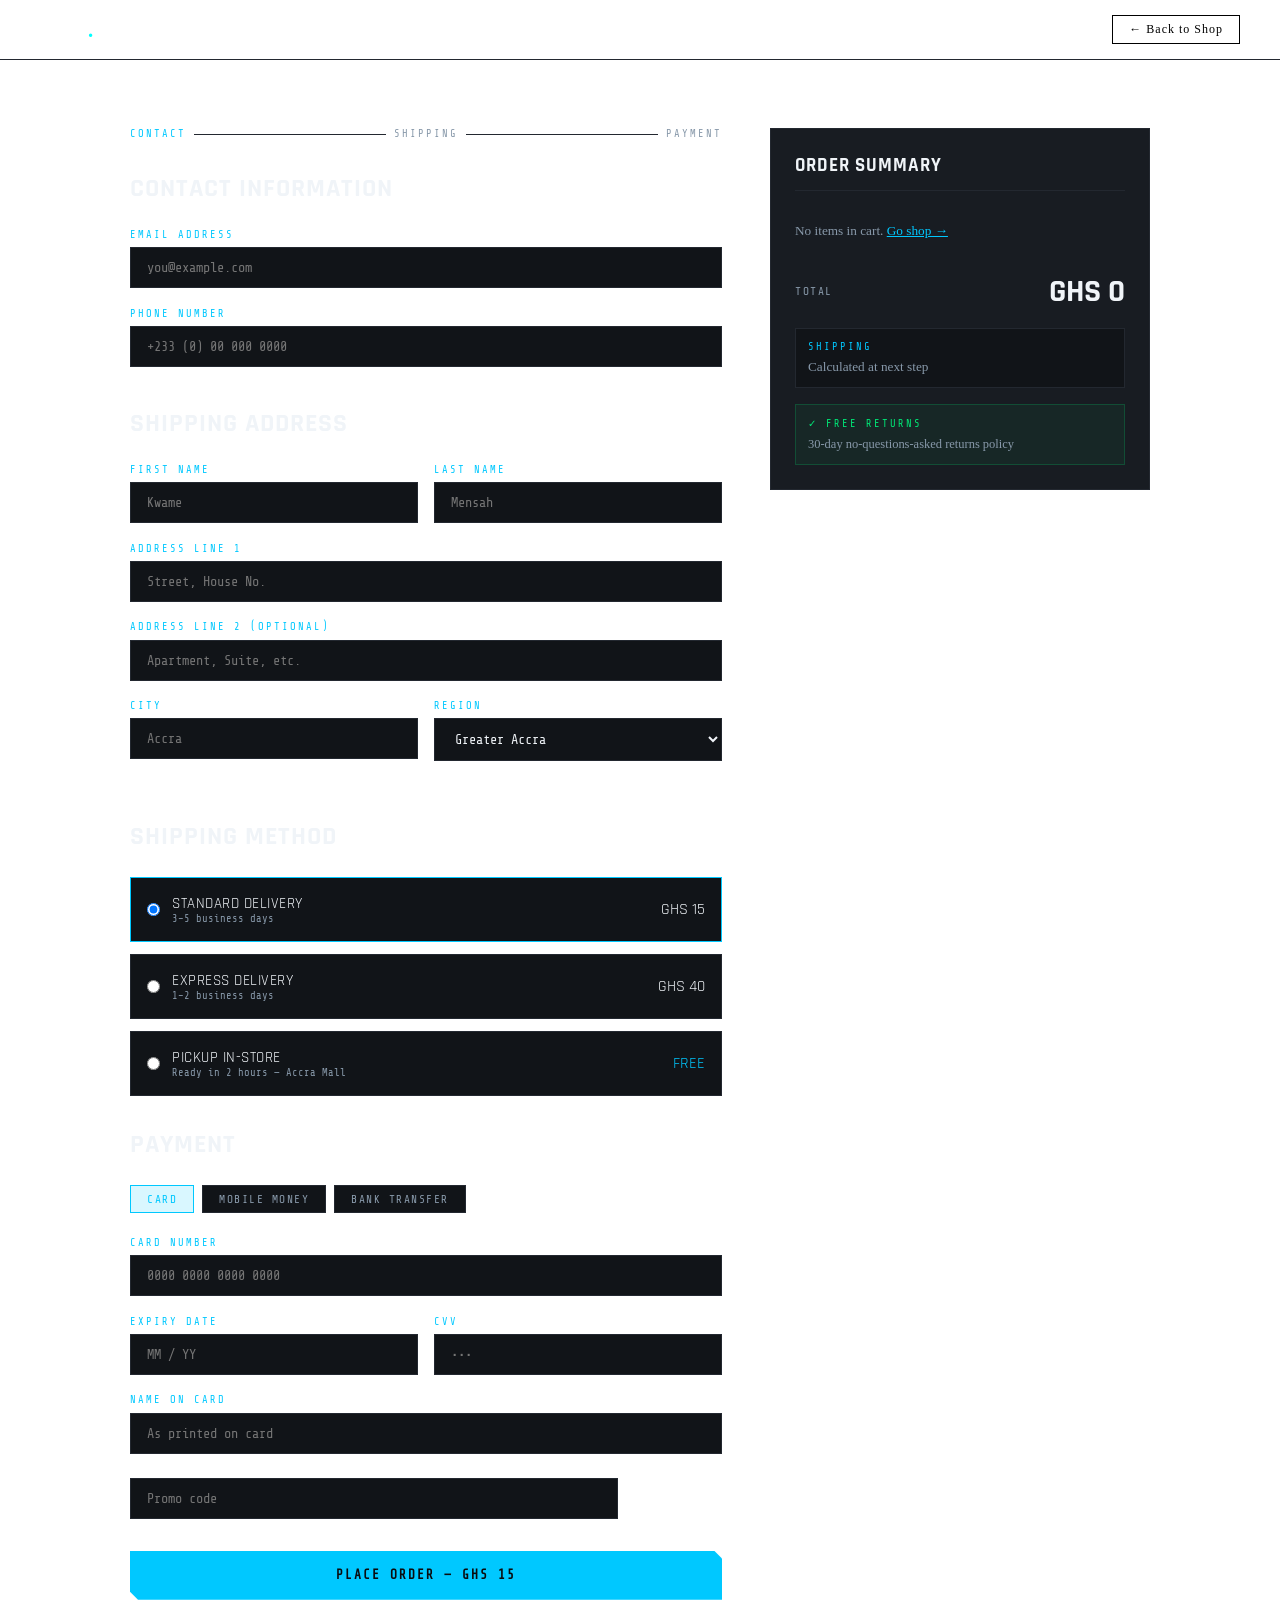
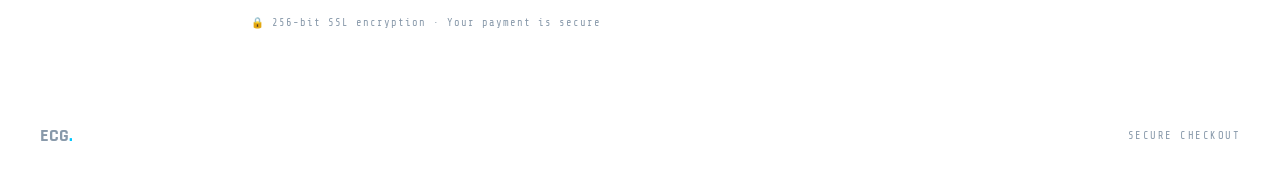
==== checkout.html @ 124e4f5e "Initial commit" ====
<!DOCTYPE html>
<html lang="en">
<head>
  <meta charset="UTF-8" />
  <meta name="viewport" content="width=device-width, initial-scale=1.0" />
  <title>Checkout — Electronics Components Guide</title>
  <link rel="stylesheet" href="styles.css" />
  <link rel="stylesheet" href="shop.css" />
</head>
<body>

<nav>
  <a href="index.html" class="nav-logo">ECG<span>.</span></a>
  <ul class="nav-links">
    <li><a href="index.html">Home</a></li>
    <li><a href="explore.html">Explore</a></li>
    <li><a href="shop.html">Shop</a></li>
  </ul>
  <a href="shop.html" class="nav-cart-btn">← Back to Shop</a>
</nav>

<div class="checkout-layout">

  <!-- ── LEFT: FORM ── -->
  <div class="checkout-form-section">

    <!-- Progress -->
    <div style="display:flex;align-items:center;gap:0.5rem;margin-bottom:2rem;">
      <span style="font-family:var(--font-mono);font-size:0.65rem;color:var(--cyan);text-transform:uppercase;letter-spacing:2px;">Contact</span>
      <div style="flex:1;height:1px;background:var(--border);"></div>
      <span style="font-family:var(--font-mono);font-size:0.65rem;color:var(--muted);text-transform:uppercase;letter-spacing:2px;">Shipping</span>
      <div style="flex:1;height:1px;background:var(--border);"></div>
      <span style="font-family:var(--font-mono);font-size:0.65rem;color:var(--muted);text-transform:uppercase;letter-spacing:2px;">Payment</span>
    </div>

    <!-- Contact -->
    <h2>Contact Information</h2>
    <div class="form-group">
      <label class="form-label">Email Address</label>
      <input type="email" class="form-input" placeholder="you@example.com" />
    </div>
    <div class="form-group">
      <label class="form-label">Phone Number</label>
      <input type="tel" class="form-input" placeholder="+233 (0) 00 000 0000" />
    </div>

    <!-- Shipping -->
    <h2 style="margin-top:2.5rem;">Shipping Address</h2>
    <div class="form-row">
      <div class="form-group">
        <label class="form-label">First Name</label>
        <input type="text" class="form-input" placeholder="Kwame" />
      </div>
      <div class="form-group">
        <label class="form-label">Last Name</label>
        <input type="text" class="form-input" placeholder="Mensah" />
      </div>
    </div>
    <div class="form-group">
      <label class="form-label">Address Line 1</label>
      <input type="text" class="form-input" placeholder="Street, House No." />
    </div>
    <div class="form-group">
      <label class="form-label">Address Line 2 (Optional)</label>
      <input type="text" class="form-input" placeholder="Apartment, Suite, etc." />
    </div>
    <div class="form-row">
      <div class="form-group">
        <label class="form-label">City</label>
        <input type="text" class="form-input" placeholder="Accra" />
      </div>
      <div class="form-group">
        <label class="form-label">Region</label>
        <select class="form-input" style="cursor:pointer;">
          <option>Greater Accra</option>
          <option>Ashanti</option>
          <option>Western</option>
          <option>Eastern</option>
          <option>Central</option>
          <option>Volta</option>
          <option>Northern</option>
          <option>Upper East</option>
          <option>Upper West</option>
          <option>Brong-Ahafo</option>
        </select>
      </div>
    </div>

    <!-- Shipping Method -->
    <h2 style="margin-top:2.5rem;">Shipping Method</h2>
    <div style="display:flex;flex-direction:column;gap:0.75rem;margin-bottom:2rem;">
      <label style="display:flex;align-items:center;justify-content:space-between;padding:1rem;background:var(--bg-card);border:1px solid var(--cyan);cursor:pointer;">
        <div style="display:flex;align-items:center;gap:0.75rem;">
          <input type="radio" name="shipping" checked />
          <div>
            <div style="font-family:var(--font-display);color:var(--white);font-size:0.95rem;text-transform:uppercase;letter-spacing:0.5px;">Standard Delivery</div>
            <div style="font-family:var(--font-mono);font-size:0.65rem;color:var(--muted);">3–5 business days</div>
          </div>
        </div>
        <span style="font-family:var(--font-display);color:var(--white);font-size:1rem;">GHS 15</span>
      </label>

      <label style="display:flex;align-items:center;justify-content:space-between;padding:1rem;background:var(--bg-card);border:1px solid var(--border);cursor:pointer;">
        <div style="display:flex;align-items:center;gap:0.75rem;">
          <input type="radio" name="shipping" />
          <div>
            <div style="font-family:var(--font-display);color:var(--white);font-size:0.95rem;text-transform:uppercase;letter-spacing:0.5px;">Express Delivery</div>
            <div style="font-family:var(--font-mono);font-size:0.65rem;color:var(--muted);">1–2 business days</div>
          </div>
        </div>
        <span style="font-family:var(--font-display);color:var(--white);font-size:1rem;">GHS 40</span>
      </label>

      <label style="display:flex;align-items:center;justify-content:space-between;padding:1rem;background:var(--bg-card);border:1px solid var(--border);cursor:pointer;">
        <div style="display:flex;align-items:center;gap:0.75rem;">
          <input type="radio" name="shipping" />
          <div>
            <div style="font-family:var(--font-display);color:var(--white);font-size:0.95rem;text-transform:uppercase;letter-spacing:0.5px;">Pickup In-Store</div>
            <div style="font-family:var(--font-mono);font-size:0.65rem;color:var(--muted);">Ready in 2 hours — Accra Mall</div>
          </div>
        </div>
        <span style="font-family:var(--font-display);color:var(--cyan);font-size:1rem;">FREE</span>
      </label>
    </div>

    <!-- Payment -->
    <h2>Payment</h2>
    <div style="display:flex;gap:0.5rem;flex-wrap:wrap;margin-bottom:1.5rem;">
      <button class="filter-chip active">Card</button>
      <button class="filter-chip">Mobile Money</button>
      <button class="filter-chip">Bank Transfer</button>
    </div>

    <div id="cardPayment">
      <div class="form-group">
        <label class="form-label">Card Number</label>
        <input type="text" class="form-input" placeholder="0000 0000 0000 0000" maxlength="19" id="cardNum" />
      </div>
      <div class="form-row">
        <div class="form-group">
          <label class="form-label">Expiry Date</label>
          <input type="text" class="form-input" placeholder="MM / YY" maxlength="7" />
        </div>
        <div class="form-group">
          <label class="form-label">CVV</label>
          <input type="text" class="form-input" placeholder="•••" maxlength="4" />
        </div>
      </div>
      <div class="form-group">
        <label class="form-label">Name on Card</label>
        <input type="text" class="form-input" placeholder="As printed on card" />
      </div>
    </div>

    <!-- Promo -->
    <div style="display:flex;gap:0.75rem;margin:1.5rem 0;">
      <input type="text" class="form-input" placeholder="Promo code" style="flex:1;" />
      <button class="btn-outline" style="padding:0.75rem 1.5rem;white-space:nowrap;">Apply</button>
    </div>

    <button class="checkout-btn" style="width:100%;padding:1.1rem;margin-top:0.5rem;" onclick="placeOrder()">
      Place Order — <span id="finalTotal">GHS 0</span>
    </button>

    <p style="font-family:var(--font-mono);font-size:0.65rem;color:var(--muted);text-align:center;margin-top:1rem;letter-spacing:1px;">
      🔒 256-bit SSL encryption · Your payment is secure
    </p>

  </div>

  <!-- ── RIGHT: ORDER SUMMARY ── -->
  <div class="order-summary">
    <h3>Order Summary</h3>
    <div id="orderLines"></div>
    <div class="order-total">
      <span>Total</span>
      <strong id="summaryTotal">GHS 0</strong>
    </div>
    <div style="margin-top:1rem;padding:0.75rem;background:var(--bg-card);border:1px solid var(--border);">
      <div style="font-family:var(--font-mono);font-size:0.65rem;color:var(--cyan);letter-spacing:2px;text-transform:uppercase;margin-bottom:0.4rem;">Shipping</div>
      <div style="font-size:0.83rem;color:var(--muted);">Calculated at next step</div>
    </div>
    <div style="margin-top:1rem;padding:0.75rem;background:rgba(0,230,118,0.05);border:1px solid rgba(0,230,118,0.2);">
      <div style="font-family:var(--font-mono);font-size:0.65rem;color:var(--success);letter-spacing:2px;text-transform:uppercase;margin-bottom:0.4rem;">✓ Free returns</div>
      <div style="font-size:0.78rem;color:var(--muted);">30-day no-questions-asked returns policy</div>
    </div>
  </div>

</div>

<!-- ── FOOTER ── -->
<footer>
  <div class="footer-logo">ECG<span>.</span></div>
  <div style="font-family:var(--font-mono);font-size:0.65rem;color:var(--muted);letter-spacing:1.5px;text-transform:uppercase;">
    Secure Checkout
  </div>
</footer>

<script>
  const cart = JSON.parse(localStorage.getItem('ecg-cart') || '[]');

  function renderOrder() {
    const lines = document.getElementById('orderLines');
    let subtotal = 0;

    if (cart.length === 0) {
      lines.innerHTML = '<p style="font-size:0.83rem;color:var(--muted);padding:0.5rem 0;">No items in cart. <a href="shop.html" style="color:var(--cyan);">Go shop →</a></p>';
    } else {
      lines.innerHTML = cart.map(item => {
        subtotal += item.price * item.qty;
        return `
          <div class="order-line">
            <span class="name">${item.name} × ${item.qty}</span>
            <span class="amount">GHS ${item.price * item.qty}</span>
          </div>`;
      }).join('');
    }

    document.getElementById('summaryTotal').textContent = `GHS ${subtotal}`;
    document.getElementById('finalTotal').textContent = `GHS ${subtotal + 15}`;
  }

  function placeOrder() {
    alert('✓ Order placed! Thank you for shopping with Electronics Components Guide.');
    localStorage.removeItem('ecg-cart');
    window.location.href = 'index.html';
  }

  // Card number formatting
  document.getElementById('cardNum')?.addEventListener('input', function() {
    this.value = this.value.replace(/\D/g, '').replace(/(\d{4})(?=\d)/g, '$1 ');
  });

  // Payment method tabs
  document.querySelectorAll('.filter-chip').forEach(btn => {
    btn.addEventListener('click', function() {
      document.querySelectorAll('.filter-chip').forEach(b => b.classList.remove('active'));
      this.classList.add('active');
    });
  });

  // Shipping radio border
  document.querySelectorAll('input[name="shipping"]').forEach(radio => {
    radio.addEventListener('change', function() {
      document.querySelectorAll('label[style*="border"]').forEach(l => {
        l.style.borderColor = 'var(--border)';
      });
      this.closest('label').style.borderColor = 'var(--cyan)';
    });
  });

  renderOrder();
</script>
</body>
</html>
---- styles.css ----
/* ELECTRONICS COMPONENTS GUIDE — MAIN STYLES
   ============================================ */

@import url('https://fonts.googleapis.com/css2?family=Rajdhani:wght@400;500;600;700&family=Share+Tech+Mono&family=DM+Sans:wght@300;400;500;600&display=swap');

/* ── CSS Variables ── */
:root {
  --bg-dark:      #0a0c0f;
  --bg-card:      #111418;
  --bg-surface:   #181c22;
  --border:       #232830;
  --border-glow:  #1e4a6e;
  --cyan:         #00c8ff;
  --cyan-dim:     #0099cc;
  --cyan-glow:    rgba(0, 200, 255, 0.15);
  --white:        #f0f4f8;
  --muted:        #8899aa;
  --text:         #ccd6e0;
  --danger:       #ff4d6d;
  --success:      #00e676;
  --font-display: 'Rajdhani', sans-serif;
  --font-mono:    'Share Tech Mono', monospace;
  --font-body:    'DM Sans', sans-serif;
}

*, *::before, *::after { box-sizing: border-box; margin: 0; padding: 0; }

html { scroll-behavior: smooth; }

/*body {
  font-family: var(--font-body);
  background: var(--bg-dark);
  color: var(--text);
  line-height: 1.6;
  overflow-x: hidden;
}*/

/* ── Scrollbar ── */
::-webkit-scrollbar { width: 4px; }
::-webkit-scrollbar-track { background: var(--bg-dark); }
::-webkit-scrollbar-thumb { background: var(--border-glow); border-radius: 2px; }

/* ── NAVIGATION ── */
nav {
  position: fixed;
  top: 0; left: 0; right: 0;
  z-index: 100;
  display: flex;
  align-items: center;
  justify-content: space-between;
  padding: 0 2.5rem;
  height: 60px;
  background:transparent;
  backdrop-filter: blur(12px);
  border-bottom: 1px solid var(--border);
}

.nav-logo {
  font-size: 1.3rem;
  font-weight: 700;
  color: white;
  text-decoration: none;
  letter-spacing: 1px;
}

.nav-logo span { color:cyan; }

.nav-links {
  display: flex;
  gap: 2rem;
  list-style: none;
}

.nav-links a {
  font-size: 0.78rem;
  color: white;
  text-decoration: none;
  letter-spacing: 1.5px;
  transition: color 0.2s;
  position: relative;
}

.nav-links a::after {
  content: '';
  position: absolute;
  bottom: -4px; left: 0;
  width: 0; height: 1px;
  background: transparent;
  transition: width 0.25s;
}

.nav-links a:hover,
.nav-links a.active { color: var(--cyan); }
.nav-links a:hover::after,
.nav-links a.active::after { width: 100%; }

.nav-cart-btn {
  display: flex;
  align-items: center;
  gap: 0.5rem;
  background: transparent;
  border:1px solid black;
  color: black;
  font-size: 0.75rem;
  padding: 0.4rem 1rem;
  cursor: pointer;
  text-decoration: none;
  transition: all 0.2s;
  letter-spacing: 1px;
}

.nav-cart-btn:hover {
  background: var(--cyan-glow);
  border-color: var(--cyan);
}

.cart-count {
  background: white;
  color: black;
  font-size: 0.65rem;
  font-weight: 700;
  width: 18px; height: 18px;
  border-radius: 50%;
  display: flex;
  align-items: center;
  justify-content: center;
}

/* ── HERO ── */
.hero {
  position: relative;
  min-height: 100vh;
  display: flex;
  align-items: center;
  overflow: hidden;
}

.hero-bg {
  position: absolute;
  inset: 0;
  background: url('file:///C:/Users/HP%20ELITEBOOK/Downloads/harrison-broadbent-afZVP8xbbw0-unsplash.jpg') center/cover no-repeat;
  filter: brightness(0.7) saturate(0.8);
}

.hero-bg::after {
  content: '';
  position: absolute;
  inset: 0;
}

/* Scanline overlay */
.hero::before {
  content: '';
  position: absolute;
  inset: 0;
  pointer-events: none;
  z-index: 1;
}

.hero-content {
  position: relative;
  z-index: 2;
  max-width: 680px;
  padding: 8rem 2.5rem 4rem;
}

.hero-tag {
  font-size: 0.9rem;
  font-style: Poppins, sans-serif;
  color: white;
  letter-spacing: 3px;
  margin-bottom: 1.2rem;
  display: flex;
  align-items: center;
  gap: 0.5rem;
}

.hero-tag::before {
  content: '';
  width: 24px; height: 1px;
  background: var(--cyan);
}

.hero h1 {
  font-size: clamp(2.8rem, 6vw, 5rem);
  font-weight: 700;
  line-height: 1.1;
  color: rgba(80, 106, 226, 0.719);
  margin-bottom: 0.2rem;
}

.hero h1 span { color: white; }

.hero p {
  font-size: 1rem;
  color: white;
  max-width: 480px;
  margin: 1.2rem 0 2.2rem;
  line-height: 1.7;
}

.btn-primary {
  font-style: Roboto Mono, monospace;
  font-size: 0.8rem;
  letter-spacing: 2px;
  background: white;
  color:black;
  border: none;
  padding: 0.9rem 2.2rem;
  border-radius: 20px;
  cursor: pointer;
  text-decoration: none;
  display: inline-block;
  font-weight: 700;
  transition: all 0.2s;
}

.btn-primary:hover {
  background: #0c1314;
  color: white;
  box-shadow: 0 0 30px rgba(0,200,255,0.4);
  transform: translateY(-1px);
}

.btn-outline {
  font-size: 0.8rem;
  letter-spacing: 2px;
  background: transparent;
  border-radius: 20px;
  color: white;
  border: 1px solid white;
  padding: 0.85rem 2.2rem;
  cursor: pointer;
  text-decoration: none;
  display: inline-block;
  transition: all 0.2s;
}

.btn-outline:hover {
  background:black;
  border: #0a0c0f;
}

.btn-outline-cta {
  margin-top: 1.5rem;
  display: inline-block;
}

.button-group {
  display: flex;
  gap: 2rem;
  flex-wrap: wrap;
}

.section-cta {
  text-align: center;
  margin-top: 3rem;
}

/* ── SECTION BASICS ── */
section { padding: 5rem 2.5rem; }

.section-header {
  margin-bottom: 3rem;
  text-align: center;
}

.section-label {
  font-family: var(--font-mono);
  font-size: 0.7rem;
  color: var(--cyan);
  letter-spacing: 3px;
  text-transform: uppercase;
  margin-bottom: 0.6rem;
  display: flex;
  justify-content: center;
}

.section-header h2 {
  font-size: clamp(1.8rem, 3vw, 2.8rem);
  font-weight: 700;
  color: var(--white);
}

/* ── WHAT ARE ELECTRONICS SECTION ── */
.what-section {
  display: grid;
  color: white;
  grid-template-columns: 1fr 1fr;
  gap: 4rem;
  align-items: center;
  position: relative;
  overflow: hidden;
}

.what-section::before {
  content: '';
  position: absolute;
  inset: 0;
  background: url('file:///C:/Users/HP%20ELITEBOOK/Downloads/harrison-broadbent-afZVP8xbbw0-unsplash.jpg') center/cover no-repeat;
  background-size: cover;
  filter: blur(25px);
  transform: scale(1.25);
  z-index: -2;
}

.what-section::after {
  content: '';
  position: absolute;
  inset: 0;
  z-index: -1;
}

.what-image {
  position: relative;
  aspect-ratio: 4/3;
  overflow: hidden;
}

.what-image img {
  width: 100%; height: 100%;
  object-fit: cover;
  filter: brightness(0.75) saturate(0.7);
}

.what-image::before {
  content: '';
  position: absolute;
  inset: 0;
  border: 1px solid var(--border-glow);
  z-index: 1;
}

.what-text h3 {
  font-family: var(--font-display);
  font-size: 1.8rem;
  color: var(--white);
  margin-bottom: 1rem;
}

.what-text p { color: white; line-height: 1.8; margin-bottom: 1rem; }

.carousel-controls {
  display: flex;
  gap: 0.5rem;
  margin-top: 1.5rem;
}

.carousel-btn {
  width: 36px; height: 36px;
  background: var(--bg-card);
  border: 1px solid var(--border);
  color: var(--muted);
  cursor: pointer;
  display: flex;
  align-items: center;
  justify-content: center;
  transition: all 0.2s;
  font-size: 0.9rem;
}

.carousel-btn:hover {
  border-color: var(--cyan);
  color: var(--cyan);
}

/* ── WHY STUDY SECTION ── */
.why-section {
  text-align: center;
  position: relative;
  overflow: hidden;
}

.why-section::before {
  content: '';
  position: absolute;
  inset: 0;
  background: url('file:///C:/Users/HP%20ELITEBOOK/Downloads/harrison-broadbent-afZVP8xbbw0-unsplash.jpg') center/cover no-repeat;
  background-size: cover;
  filter: blur(25px);
  transform: scale(1.25);
  z-index: -2;
}

.why-grid {
  display: grid;
  grid-template-columns: repeat(4, 1fr);
  gap: 1.5rem;
  margin-top: 3rem;
}

.why-card {
  background: rgba(255, 255, 255, 0.08);
  border: 1px solid rgba(255, 255, 255, 0.25);
  border-radius: 20px;
  backdrop-filter: blur(14px);
  -webkit-backdrop-filter: blur(14px);
  box-shadow: 0 10px 28px rgba(0, 0, 0, 0.28);
  padding: 2rem 1.5rem;
  text-align: left;
  position: relative;
  overflow: hidden;
  transition: transform 0.2s ease, border-color 0.25s ease, box-shadow 0.25s ease;
}

.why-card::before {
  content: '';
  position: absolute;
  top: 0; left: 0;
  width: 3px; height: 0;
  background: var(--cyan);
  transition: height 0.3s;
}

.why-card:hover { color:black; }
.why-card:hover::before { height: 100%; }

.why-num {
  font-size: 3rem;
  font-weight: 900;
  font-style: oblique  15deg Poppins, sans-serif;
  color:white;
  line-height: 1;
  margin-bottom: 0.75rem;
}

.why-card h4 {
  font-size: 1rem;
  color:white;
  margin-bottom: 0.5rem;
  text-transform: uppercase;
  letter-spacing: 1px;
}

.why-card p { font-size: 0.85rem; color: white; align-items: center; font-style: Poppins, sans-serif; }

/* ── COMPONENT THUMBNAIL STRIP ── */
.component-strip {
  display: flex;
  gap: 0.5rem;
  padding: 1.5rem 2.5rem;
  background: transparent;
  overflow-x: auto;
  align-items: center;
}

.component-thumb {
  flex: 0 0 64px;
  height: 64px;
  background:transparent ;
  display: flex;
  align-items: center;
  justify-content: center;
  cursor: pointer;
  transition: all 0.2s;
}

.component-thumb:hover {
  border-color: var(--cyan);
  box-shadow: inset 0 0 12px var(--cyan-glow);
}

.component-thumb img {
  width: 40px; height: 40px;
  object-fit: contain;
  filter: brightness(0.8) saturate(0.5);
}

/* ── BOTTOM NAV ── */
.bottom-nav {
  display: none;
  position: fixed;
  bottom: 0; left: 0; right: 0;
  background: rgba(10, 12, 15, 0.97);
  border-top: 1px solid var(--border);
  padding: 0.75rem 2rem;
  z-index: 100;
}

.bottom-nav-inner {
  display: flex;
  justify-content: space-around;
}

.bottom-nav-link {
  display: flex;
  flex-direction: column;
  align-items: center;
  gap: 0.2rem;
  text-decoration: none;
  color: var(--muted);
  font-family: var(--font-mono);
  font-size: 0.6rem;
  text-transform: uppercase;
  letter-spacing: 1px;
  transition: color 0.2s;
}

.bottom-nav-link.active,
.bottom-nav-link:hover { color: var(--cyan); }

/* ── FOOTER ── */
footer {
  background: white;
  padding: 2rem 2.5rem;
  display: flex;
  align-items: center;
  justify-content: space-between;
}

.footer-logo {
  font-family: var(--font-display);
  font-size: 1.1rem;
  font-weight: 700;
  color: var(--muted);
}

.footer-logo span { color: var(--cyan); }

.social-links {
  display: flex;
  gap: 1rem;
}

.social-links a {
  width: 32px; height: 32px;
  border: 1px solid var(--border);
  display: flex; align-items: center; justify-content: center;
  text-decoration: none;
  color: var(--muted);
  font-size: 0.8rem;
  transition: all 0.2s;
}

.social-links a:hover {
  border-color: var(--cyan);
  color: var(--cyan);
}

/* ── EXPLORE / COMPONENTS PAGE ── */
.explore-hero {
  padding: 8rem 2.5rem 3rem;
  background: var(--bg-surface);
  border-bottom: 1px solid var(--border);
}

.explore-hero h1 {
  font-family: var(--font-display);
  font-size: clamp(2rem, 4vw, 3.5rem);
  font-weight: 700;
  color: var(--white);
}

.explore-hero h1 span { color: var(--cyan); }

.filter-bar {
  display: flex;
  gap: 0.75rem;
  flex-wrap: wrap;
  margin-top: 1.5rem;
}

.filter-chip {
  font-family: var(--font-mono);
  font-size: 0.7rem;
  letter-spacing: 1.5px;
  text-transform: uppercase;
  padding: 0.4rem 1rem;
  background: var(--bg-card);
  border: 1px solid var(--border);
  color: var(--muted);
  cursor: pointer;
  transition: all 0.2s;
}

.filter-chip:hover,
.filter-chip.active {
  border-color: var(--cyan);
  color: var(--cyan);
  background: var(--cyan-glow);
}

/* ── COMPONENT CARDS ── */
.components-grid {
  display: flex;
  flex-direction: column;
  gap: 0;
}

.component-card {
  display: grid;
  grid-template-columns: 160px 1fr auto;
  align-items: start;
  gap: 2rem;
  padding: 2rem 2.5rem;
  border-bottom: 1px solid var(--border);
  background: var(--bg-dark);
  transition: background 0.2s;
}

.component-card:hover { background: var(--bg-card); }

.component-card-img {
  position: relative;
  aspect-ratio: 4/3;
  background: var(--bg-surface);
  display: flex;
  align-items: center;
  justify-content: center;
  border: 1px solid var(--border);
  overflow: hidden;
}

.component-card-img img {
  width: 80%; height: 80%;
  object-fit: contain;
  filter: brightness(0.85) saturate(0.5);
}

.component-card-img::after {
  content: '';
  position: absolute;
  inset: 0;
  border: 1px solid transparent;
  transition: border-color 0.2s;
}

.component-card:hover .component-card-img::after {
  border-color: var(--border-glow);
}

.component-card-body h3 {
  font-family: var(--font-display);
  font-size: 1.4rem;
  font-weight: 700;
  color: var(--white);
  margin-bottom: 0.3rem;
  text-transform: uppercase;
  letter-spacing: 1px;
}

.component-card-body .desc {
  font-size: 0.9rem;
  color: var(--muted);
  line-height: 1.7;
  margin-bottom: 1rem;
  max-width: 560px;
}

.component-card-body .uses,
.component-card-body .projects {
  margin-bottom: 0.75rem;
}

.component-card-body h5 {
  font-family: var(--font-mono);
  font-size: 0.65rem;
  color: var(--cyan);
  text-transform: uppercase;
  letter-spacing: 2px;
  margin-bottom: 0.3rem;
}

.component-card-body ul {
  list-style: none;
  display: flex;
  flex-wrap: wrap;
  gap: 0.4rem;
}

.component-card-body ul li {
  font-size: 0.78rem;
  color: var(--muted);
  background: var(--bg-surface);
  border: 1px solid var(--border);
  padding: 0.2rem 0.6rem;
}

.learn-more-btn {
  font-family: var(--font-mono);
  font-size: 0.7rem;
  letter-spacing: 1.5px;
  text-transform: uppercase;
  color: var(--cyan);
  border: 1px solid var(--border-glow);
  background: transparent;
  padding: 0.5rem 1.2rem;
  cursor: pointer;
  text-decoration: none;
  display: inline-block;
  white-space: nowrap;
  transition: all 0.2s;
  align-self: flex-start;
  margin-top: 0.5rem;
}

.learn-more-btn:hover {
  background: var(--cyan-glow);
  border-color: var(--cyan);
}

/* ── UTILITY ── */
.container { max-width: 1200px; margin: 0 auto; }
.text-cyan { color: var(--cyan); }
.text-muted { color: var(--muted); }

/* ── RESPONSIVE ── */
@media (max-width: 900px) {
  .what-section { grid-template-columns: 1fr; }
  .why-grid { grid-template-columns: 1fr 1fr; }
  .component-card { grid-template-columns: 120px 1fr; }
  .component-card > .learn-more-btn { grid-column: 1 / -1; }
}

@media (max-width: 600px) {
  nav { padding: 0 1.2rem; }
  section { padding: 3.5rem 1.2rem; }
  .why-grid { grid-template-columns: 1fr; }
  .nav-links { display: none; }
  .bottom-nav { display: block; }
  body { padding-bottom: 60px; }
  .component-card { grid-template-columns: 1fr; }
}
---- shop.css ----
/* ELECTRONICS COMPONENTS GUIDE — SHOP STYLES
   ============================================ */

/* ── SHOP HERO ── */
.shop-hero {
  padding: 8rem 2.5rem 3rem;
  background: var(--bg-surface);
  border-bottom: 1px solid var(--border);
  position: relative;
  overflow: hidden;
}

.shop-hero::before {
  content: 'SHOP';
  position: absolute;
  right: -1rem;
  top: 50%;
  transform: translateY(-50%);
  font-family: var(--font-display);
  font-size: 12rem;
  font-weight: 700;
  color: rgba(255,255,255,0.02);
  user-select: none;
  pointer-events: none;
  line-height: 1;
}

.shop-hero h1 {
  font-family: var(--font-display);
  font-size: clamp(2rem, 4vw, 3.5rem);
  font-weight: 700;
  color: var(--white);
  line-height: 1.1;
}

.shop-hero h1 span { color: var(--cyan); }

.shop-hero p {
  color: var(--muted);
  font-size: 0.95rem;
  margin-top: 0.75rem;
  max-width: 480px;
}

/* ── SHOP LAYOUT ── */
.shop-layout {
  display: grid;
  grid-template-columns: 260px 1fr;
  gap: 0;
  min-height: 70vh;
}

/* ── SIDEBAR ── */
.shop-sidebar {
  background: var(--bg-surface);
  border-right: 1px solid var(--border);
  padding: 2rem 1.5rem;
  position: sticky;
  top: 60px;
  height: calc(100vh - 60px);
  overflow-y: auto;
}

.sidebar-section {
  margin-bottom: 2.5rem;
}

.sidebar-title {
  font-family: var(--font-mono);
  font-size: 0.65rem;
  color: var(--cyan);
  text-transform: uppercase;
  letter-spacing: 2.5px;
  margin-bottom: 1rem;
  padding-bottom: 0.5rem;
  border-bottom: 1px solid var(--border);
  display: flex;
  align-items: center;
  gap: 0.4rem;
}

.sidebar-title::before {
  content: '//';
  opacity: 0.5;
}

/* Search input */
.search-input {
  width: 100%;
  background: var(--bg-card);
  border: 1px solid var(--border);
  color: var(--white);
  font-family: var(--font-mono);
  font-size: 0.8rem;
  padding: 0.6rem 0.8rem;
  outline: none;
  transition: border-color 0.2s;
  letter-spacing: 0.5px;
}

.search-input::placeholder { color: var(--muted); }

.search-input:focus {
  border-color: var(--cyan);
  box-shadow: 0 0 0 2px var(--cyan-glow);
}

/* Category list */
.category-list {
  list-style: none;
  display: flex;
  flex-direction: column;
  gap: 0.1rem;
}

.category-list li a {
  display: flex;
  align-items: center;
  justify-content: space-between;
  padding: 0.5rem 0.75rem;
  color: var(--muted);
  text-decoration: none;
  font-size: 0.85rem;
  transition: all 0.2s;
  border-left: 2px solid transparent;
}

.category-list li a:hover,
.category-list li a.active {
  color: var(--white);
  background: var(--bg-card);
  border-left-color: var(--cyan);
}

.category-list li a .count {
  font-family: var(--font-mono);
  font-size: 0.65rem;
  color: var(--muted);
  background: var(--bg-dark);
  padding: 0.1rem 0.4rem;
}

/* Price range */
.price-range-wrap {
  padding: 0.5rem 0;
}

.price-labels {
  display: flex;
  justify-content: space-between;
  font-family: var(--font-mono);
  font-size: 0.72rem;
  color: var(--muted);
  margin-bottom: 0.75rem;
}

.price-labels span { color: var(--white); }

input[type="range"] {
  width: 100%;
  height: 2px;
  background: var(--border);
  outline: none;
}

input[type="range"]::-webkit-slider-thumb {
  -webkit-appearance: none;
  width: 14px; height: 14px;
  background: var(--cyan);
  cursor: pointer;
  clip-path: polygon(50% 0%, 100% 50%, 50% 100%, 0% 50%);
}

/* Checkboxes */
.checkbox-list {
  display: flex;
  flex-direction: column;
  gap: 0.5rem;
}

.checkbox-item {
  display: flex;
  align-items: center;
  gap: 0.6rem;
  cursor: pointer;
}

.checkbox-item input[type="checkbox"]:checkbox {
  width: 14px; height: 14px;
  background: var(--bg-card);
  border: 1px solid var(--border);
  cursor: pointer;
  position: relative;
  transition: all 0.15s;
}

.checkbox-item input[type="checkbox"]:checked {
  background: var(--cyan);
  border-color: var(--cyan);
}

.checkbox-item input[type="checkbox"]:checked::after {
  content: '✓';
  position: absolute;
  top: 50%; left: 50%;
  transform: translate(-50%, -50%);
  color: var(--bg-dark);
  font-size: 0.65rem;
  font-weight: 700;
}

.checkbox-item label {
  font-size: 0.83rem;
  color: var(--muted);
  cursor: pointer;
  transition: color 0.2s;
}

.checkbox-item:hover label { color: var(--white); }

/* Rating stars filter */
.rating-filter {
  display: flex;
  flex-direction: column;
  gap: 0.4rem;
}

.rating-row {
  display: flex;
  align-items: center;
  gap: 0.5rem;
  cursor: pointer;
  padding: 0.3rem 0;
}

.stars {
  display: flex;
  gap: 2px;
  font-size: 0.75rem;
  color: #ffb700;
}

.rating-row span {
  font-family: var(--font-mono);
  font-size: 0.7rem;
  color: var(--muted);
}

/* ── SHOP MAIN ── */
.shop-main { background: var(--bg-dark); }

/* Toolbar */
.shop-toolbar {
  display: flex;
  align-items: center;
  justify-content: space-between;
  padding: 1.2rem 2rem;
  border-bottom: 1px solid var(--border);
  background: var(--bg-surface);
  gap: 1rem;
  flex-wrap: wrap;
}

.results-count {
  font-family: var(--font-mono);
  font-size: 0.75rem;
  color: var(--muted);
}

.results-count strong { color: var(--cyan); }

.toolbar-right {
  display: flex;
  align-items: center;
  gap: 1rem;
}

.sort-select {
  background: var(--bg-card);
  border: 1px solid var(--border);
  color: var(--text);
  font-family: var(--font-mono);
  font-size: 0.75rem;
  padding: 0.45rem 0.8rem;
  outline: none;
  cursor: pointer;
  appearance: none;
  padding-right: 2rem;
  background-image: url("data:image/svg+xml,%3Csvg xmlns='http://www.w3.org/2000/svg' width='10' height='6'%3E%3Cpath d='M0 0l5 6 5-6z' fill='%238899aa'/%3E%3C/svg%3E");
  background-repeat: no-repeat;
  background-position: right 0.6rem center;
}

.view-toggle {
  display: flex;
  border: 1px solid var(--border);
  overflow: hidden;
}

.view-btn {
  width: 34px; height: 34px;
  background: var(--bg-card);
  border: none;
  color: var(--muted);
  cursor: pointer;
  display: flex;
  align-items: center;
  justify-content: center;
  font-size: 0.85rem;
  transition: all 0.15s;
}

.view-btn.active,
.view-btn:hover {
  background: var(--cyan-glow);
  color: var(--cyan);
}

/* ── PRODUCT GRID ── */
.products-area { padding: 2rem; }

.products-grid {
  display: grid;
  grid-template-columns: repeat(auto-fill, minmax(240px, 1fr));
  gap: 1.25rem;
}

.products-grid.list-view {
  grid-template-columns: 1fr;
}

/* Product Card */
.product-card {
  background: var(--bg-card);
  border: 1px solid var(--border);
  display: flex;
  flex-direction: column;
  position: relative;
  transition: all 0.25s;
  overflow: hidden;
  cursor: pointer;
}

.product-card:hover {
  border-color: var(--border-glow);
  transform: translateY(-3px);
  box-shadow: 0 12px 40px rgba(0, 0, 0, 0.4), 0 0 0 1px var(--border-glow);
}

/* Corner accent */
.product-card::after {
  content: '';
  position: absolute;
  top: 0; right: 0;
  width: 0; height: 0;
  border-style: solid;
  border-width: 0 28px 28px 0;
  border-color: transparent var(--border-glow) transparent transparent;
  transition: border-color 0.2s;
}

.product-card:hover::after {
  border-color: transparent var(--cyan) transparent transparent;
}

/* Badge */
.product-badge {
  position: absolute;
  top: 0.75rem;
  left: 0.75rem;
  font-family: var(--font-mono);
  font-size: 0.6rem;
  letter-spacing: 1.5px;
  text-transform: uppercase;
  padding: 0.2rem 0.5rem;
  z-index: 2;
}

.badge-new { background: var(--cyan); color: var(--bg-dark); }
.badge-sale { background: var(--danger); color: white; }
.badge-hot { background: #ff6b00; color: white; }

/* Wishlist btn */
.wishlist-btn {
  position: absolute;
  top: 0.75rem; right: 0.75rem;
  width: 30px; height: 30px;
  background: rgba(10, 12, 15, 0.8);
  border: 1px solid var(--border);
  display: flex; align-items: center; justify-content: center;
  cursor: pointer;
  font-size: 0.85rem;
  color: var(--muted);
  transition: all 0.2s;
  z-index: 2;
  opacity: 0;
}

.product-card:hover .wishlist-btn { opacity: 1; }
.wishlist-btn:hover { color: var(--danger); border-color: var(--danger); }
.wishlist-btn.active { color: var(--danger); opacity: 1; }

/* Product image */
.product-img {
  position: relative;
  aspect-ratio: 1;
  background: var(--bg-surface);
  display: flex;
  align-items: center;
  justify-content: center;
  padding: 1.5rem;
  overflow: hidden;
}

.product-img img {
  width: 75%; height: 75%;
  object-fit: contain;
  filter: brightness(0.9) saturate(0.6);
  transition: transform 0.3s, filter 0.3s;
}

.product-card:hover .product-img img {
  transform: scale(1.08);
  filter: brightness(1) saturate(0.9);
}

/* Quick add overlay */
.quick-add {
  position: absolute;
  bottom: 0; left: 0; right: 0;
  background: rgba(0, 200, 255, 0.95);
  padding: 0.65rem;
  text-align: center;
  font-family: var(--font-mono);
  font-size: 0.7rem;
  font-weight: 700;
  letter-spacing: 2px;
  text-transform: uppercase;
  color: var(--bg-dark);
  transform: translateY(100%);
  transition: transform 0.2s;
}

.product-card:hover .quick-add { transform: translateY(0); }

/* Product info */
.product-info {
  padding: 1rem 1.2rem 1.2rem;
  display: flex;
  flex-direction: column;
  gap: 0.4rem;
  flex: 1;
}

.product-category {
  font-family: var(--font-mono);
  font-size: 0.6rem;
  color: var(--cyan);
  text-transform: uppercase;
  letter-spacing: 2px;
}

.product-name {
  font-family: var(--font-display);
  font-size: 1.05rem;
  font-weight: 600;
  color: var(--white);
  text-transform: uppercase;
  letter-spacing: 0.5px;
  line-height: 1.3;
}

.product-desc {
  font-size: 0.78rem;
  color: var(--muted);
  line-height: 1.5;
  display: -webkit-box;
  -webkit-box-orient: vertical;
  overflow: hidden;
}

.product-specs {
  display: flex;
  flex-wrap: wrap;
  gap: 0.3rem;
  margin-top: 0.2rem;
}

.spec-tag {
  font-family: var(--font-mono);
  font-size: 0.6rem;
  color: var(--muted);
  background: var(--bg-surface);
  border: 1px solid var(--border);
  padding: 0.15rem 0.45rem;
  letter-spacing: 0.5px;
}

.product-rating {
  display: flex;
  align-items: center;
  gap: 0.4rem;
}

.product-rating .stars { font-size: 0.7rem; }

.product-rating span {
  font-family: var(--font-mono);
  font-size: 0.65rem;
  color: var(--muted);
}

/* Price row */
.price-row {
  display: flex;
  align-items: center;
  justify-content: space-between;
  margin-top: auto;
  padding-top: 0.75rem;
  border-top: 1px solid var(--border);
}

.price-wrap {
  display: flex;
  align-items: baseline;
  gap: 0.5rem;
}

.price {
  font-family: var(--font-display);
  font-size: 1.4rem;
  font-weight: 700;
  color: var(--white);
}

.price-old {
  font-family: var(--font-mono);
  font-size: 0.75rem;
  color: var(--muted);
  text-decoration: line-through;
}

.add-to-cart {
  width: 36px; height: 36px;
  background: var(--cyan);
  border: none;
  color: var(--bg-dark);
  display: flex;
  align-items: center;
  justify-content: center;
  cursor: pointer;
  font-size: 1rem;
  clip-path: polygon(0 0, calc(100% - 6px) 0, 100% 6px, 100% 100%, 6px 100%, 0 calc(100% - 6px));
  transition: all 0.2s;
  flex-shrink: 0;
}

.add-to-cart:hover {
  background: #33d4ff;
  transform: scale(1.08);
  box-shadow: 0 0 20px rgba(0,200,255,0.4);
}

/* ── LIST VIEW ── */
.products-grid.list-view .product-card {
  flex-direction: row;
  align-items: stretch;
}

.products-grid.list-view .product-img {
  width: 180px;
  flex-shrink: 0;
  aspect-ratio: auto;
}

.products-grid.list-view .product-info {
  flex-direction: row;
  flex-wrap: wrap;
  align-items: flex-start;
  gap: 0;
}

.products-grid.list-view .product-name {
  font-size: 1.2rem;
  width: 100%;
}

/* ── PAGINATION ── */
.pagination {
  display: flex;
  justify-content: center;
  gap: 0.4rem;
  padding: 2rem;
}

.page-btn {
  width: 36px; height: 36px;
  background: var(--bg-card);
  border: 1px solid var(--border);
  color: var(--muted);
  font-family: var(--font-mono);
  font-size: 0.8rem;
  cursor: pointer;
  display: flex;
  align-items: center;
  justify-content: center;
  transition: all 0.2s;
}

.page-btn.active { background: var(--cyan); color: var(--bg-dark); border-color: var(--cyan); }
.page-btn:hover:not(.active) { border-color: var(--cyan); color: var(--cyan); }

/* ── CART DRAWER ── */
.cart-overlay {
  position: fixed;
  inset: 0;
  background: rgba(0,0,0,0.6);
  z-index: 200;
  opacity: 0;
  pointer-events: none;
  transition: opacity 0.3s;
}

.cart-overlay.open {
  opacity: 1;
  pointer-events: all;
}

.cart-drawer {
  position: fixed;
  top: 0; right: 0;
  width: 400px;
  height: 100vh;
  background: var(--bg-surface);
  border-left: 1px solid var(--border);
  z-index: 201;
  display: flex;
  flex-direction: column;
  transform: translateX(100%);
  transition: transform 0.35s cubic-bezier(0.4, 0, 0.2, 1);
}

.cart-drawer.open { transform: translateX(0); }

.cart-header {
  display: flex;
  align-items: center;
  justify-content: space-between;
  padding: 1.5rem;
  border-bottom: 1px solid var(--border);
}

.cart-header h3 {
  font-family: var(--font-display);
  font-size: 1.3rem;
  font-weight: 700;
  color: var(--white);
  text-transform: uppercase;
  letter-spacing: 1px;
}

.cart-close {
  background: none;
  border: 1px solid var(--border);
  color: var(--muted);
  width: 32px; height: 32px;
  cursor: pointer;
  font-size: 1rem;
  display: flex;
  align-items: center;
  justify-content: center;
  transition: all 0.2s;
}

.cart-close:hover { border-color: var(--danger); color: var(--danger); }

.cart-items {
  flex: 1;
  overflow-y: auto;
  padding: 1rem;
  display: flex;
  flex-direction: column;
  gap: 0.75rem;
}

.cart-item {
  display: grid;
  grid-template-columns: 64px 1fr auto;
  gap: 0.75rem;
  padding: 0.75rem;
  background: var(--bg-card);
  border: 1px solid var(--border);
  align-items: center;
}

.cart-item-img {
  width: 64px; height: 64px;
  background: var(--bg-surface);
  display: flex;
  align-items: center;
  justify-content: center;
}

.cart-item-img img {
  width: 80%; height: 80%;
  object-fit: contain;
  filter: saturate(0.5);
}

.cart-item-name {
  font-family: var(--font-display);
  font-size: 0.9rem;
  font-weight: 600;
  color: var(--white);
  text-transform: uppercase;
  letter-spacing: 0.5px;
}

.cart-item-price {
  font-family: var(--font-mono);
  font-size: 0.8rem;
  color: var(--cyan);
  margin-top: 0.25rem;
}

.qty-control {
  display: flex;
  align-items: center;
  border: 1px solid var(--border);
}

.qty-btn {
  width: 26px; height: 26px;
  background: var(--bg-surface);
  border: none;
  color: var(--muted);
  cursor: pointer;
  font-size: 0.9rem;
  display: flex;
  align-items: center;
  justify-content: center;
  transition: all 0.15s;
}

.qty-btn:hover { background: var(--cyan-glow); color: var(--cyan); }

.qty-num {
  width: 28px;
  text-align: center;
  font-family: var(--font-mono);
  font-size: 0.8rem;
  color: var(--white);
  background: var(--bg-card);
  border: none;
  border-left: 1px solid var(--border);
  border-right: 1px solid var(--border);
  padding: 0.25rem 0;
}

.cart-footer {
  padding: 1.5rem;
  border-top: 1px solid var(--border);
}

.cart-subtotal {
  display: flex;
  justify-content: space-between;
  align-items: center;
  margin-bottom: 0.5rem;
}

.cart-subtotal span {
  font-family: var(--font-mono);
  font-size: 0.75rem;
  color: var(--muted);
  text-transform: uppercase;
  letter-spacing: 1px;
}

.cart-subtotal strong {
  font-family: var(--font-display);
  font-size: 1.5rem;
  color: var(--white);
}

.cart-subtotal .cart-tax {
  font-size: 0.65rem;
  color: var(--muted);
  text-align: right;
}

.checkout-btn {
  width: 100%;
  font-family: var(--font-mono);
  font-size: 0.8rem;
  letter-spacing: 2px;
  text-transform: uppercase;
  background: var(--cyan);
  color: var(--bg-dark);
  border: none;
  padding: 1rem;
  cursor: pointer;
  font-weight: 700;
  margin-top: 1rem;
  transition: all 0.2s;
  clip-path: polygon(0 0, calc(100% - 8px) 0, 100% 8px, 100% 100%, 8px 100%, 0 calc(100% - 8px));
}

.checkout-btn:hover {
  background: #33d4ff;
  box-shadow: 0 0 30px rgba(0,200,255,0.3);
}

.continue-shopping {
  display: block;
  text-align: center;
  font-family: var(--font-mono);
  font-size: 0.7rem;
  color: var(--muted);
  text-decoration: none;
  margin-top: 0.75rem;
  letter-spacing: 1px;
  text-transform: uppercase;
  cursor: pointer;
  transition: color 0.2s;
}

.continue-shopping:hover { color: var(--cyan); }

/* ── EMPTY CART ── */
.cart-empty {
  flex: 1;
  display: flex;
  flex-direction: column;
  align-items: center;
  justify-content: center;
  gap: 1rem;
  padding: 2rem;
  text-align: center;
}

.cart-empty-icon {
  font-size: 3rem;
  opacity: 0.2;
}

.cart-empty p {
  font-family: var(--font-mono);
  font-size: 0.8rem;
  color: var(--muted);
  text-transform: uppercase;
  letter-spacing: 1.5px;
}

/* ── PRODUCT DETAIL PAGE ── */
.product-detail {
  padding: 7rem 2.5rem 4rem;
  max-width: 1100px;
  margin: 0 auto;
  display: grid;
  grid-template-columns: 480px 1fr;
  gap: 4rem;
  align-items: start;
}

.detail-gallery {
  position: sticky;
  top: 80px;
}

.detail-main-img {
  aspect-ratio: 1;
  background: var(--bg-surface);
  border: 1px solid var(--border);
  display: flex;
  align-items: center;
  justify-content: center;
  padding: 2rem;
  margin-bottom: 0.75rem;
  position: relative;
  overflow: hidden;
}

.detail-main-img img {
  width: 80%; height: 80%;
  object-fit: contain;
  filter: brightness(0.9) saturate(0.6);
}

.detail-main-img::before {
  content: '';
  position: absolute;
  inset: 0;
  background: radial-gradient(circle at center, rgba(0,200,255,0.05) 0%, transparent 70%);
}

.detail-thumbs {
  display: flex;
  gap: 0.5rem;
}

.detail-thumb {
  flex: 1;
  aspect-ratio: 1;
  background: var(--bg-surface);
  border: 1px solid var(--border);
  display: flex;
  align-items: center;
  justify-content: center;
  cursor: pointer;
  padding: 0.5rem;
  transition: border-color 0.2s;
}

.detail-thumb:hover,
.detail-thumb.active { border-color: var(--cyan); }

.detail-thumb img {
  width: 70%; height: 70%;
  object-fit: contain;
  filter: saturate(0.5);
}

/* Detail right */
.detail-info .breadcrumb {
  font-family: var(--font-mono);
  font-size: 0.65rem;
  color: var(--muted);
  text-transform: uppercase;
  letter-spacing: 1.5px;
  margin-bottom: 1rem;
  display: flex;
  align-items: center;
  gap: 0.5rem;
}

.detail-info .breadcrumb a {
  color: var(--muted);
  text-decoration: none;
  transition: color 0.2s;
}

.detail-info .breadcrumb a:hover { color: var(--cyan); }

.detail-info h1 {
  font-family: var(--font-display);
  font-size: 2.5rem;
  font-weight: 700;
  color: var(--white);
  text-transform: uppercase;
  line-height: 1.1;
  letter-spacing: 1px;
  margin-bottom: 0.5rem;
}

.detail-info .sku {
  font-family: var(--font-mono);
  font-size: 0.65rem;
  color: var(--muted);
  letter-spacing: 2px;
  margin-bottom: 1rem;
}

.detail-rating {
  display: flex;
  align-items: center;
  gap: 0.75rem;
  margin-bottom: 1.5rem;
}

.detail-rating .stars { font-size: 0.9rem; }

.detail-rating span {
  font-family: var(--font-mono);
  font-size: 0.7rem;
  color: var(--muted);
}

.detail-price-block {
  display: flex;
  align-items: baseline;
  gap: 1rem;
  margin-bottom: 1.5rem;
  padding-bottom: 1.5rem;
  border-bottom: 1px solid var(--border);
}

.detail-price {
  font-family: var(--font-display);
  font-size: 2.5rem;
  font-weight: 700;
  color: var(--white);
}

.detail-price-old {
  font-family: var(--font-mono);
  font-size: 1rem;
  color: var(--muted);
  text-decoration: line-through;
}

.detail-save {
  font-family: var(--font-mono);
  font-size: 0.7rem;
  color: var(--success);
  background: rgba(0, 230, 118, 0.1);
  border: 1px solid rgba(0, 230, 118, 0.3);
  padding: 0.2rem 0.6rem;
  letter-spacing: 1px;
}

.detail-desc {
  font-size: 0.9rem;
  color: var(--muted);
  line-height: 1.8;
  margin-bottom: 1.5rem;
}

/* Spec table */
.spec-table {
  width: 100%;
  border-collapse: collapse;
  margin-bottom: 1.5rem;
}

.spec-table tr { border-bottom: 1px solid var(--border); }

.spec-table td {
  padding: 0.6rem 0;
  font-size: 0.83rem;
}

.spec-table td:first-child {
  font-family: var(--font-mono);
  font-size: 0.65rem;
  color: var(--cyan);
  text-transform: uppercase;
  letter-spacing: 1.5px;
  width: 40%;
}

.spec-table td:last-child { color: var(--white); }

/* Quantity and CTA */
.add-to-cart-block {
  display: flex;
  gap: 1rem;
  align-items: center;
  margin-top: 1.5rem;
}

.qty-selector {
  display: flex;
  align-items: center;
  border: 1px solid var(--border);
}

.qty-selector button {
  width: 40px; height: 48px;
  background: var(--bg-surface);
  border: none;
  color: var(--muted);
  cursor: pointer;
  font-size: 1.2rem;
  transition: all 0.15s;
}

.qty-selector button:hover { background: var(--cyan-glow); color: var(--cyan); }

.qty-selector span {
  width: 50px;
  text-align: center;
  font-family: var(--font-display);
  font-size: 1.2rem;
  color: var(--white);
  border-left: 1px solid var(--border);
  border-right: 1px solid var(--border);
  padding: 0.5rem 0;
}

.detail-add-btn {
  flex: 1;
  font-family: var(--font-mono);
  font-size: 0.8rem;
  letter-spacing: 2px;
  text-transform: uppercase;
  background: var(--cyan);
  color: var(--bg-dark);
  border: none;
  padding: 0 2rem;
  height: 48px;
  cursor: pointer;
  font-weight: 700;
  clip-path: polygon(0 0, calc(100% - 8px) 0, 100% 8px, 100% 100%, 8px 100%, 0 calc(100% - 8px));
  transition: all 0.2s;
}

.detail-add-btn:hover {
  background: #33d4ff;
  box-shadow: 0 0 30px rgba(0,200,255,0.4);
}

.wishlist-detail-btn {
  width: 48px; height: 48px;
  background: var(--bg-surface);
  border: 1px solid var(--border);
  color: var(--muted);
  cursor: pointer;
  font-size: 1.1rem;
  display: flex;
  align-items: center;
  justify-content: center;
  transition: all 0.2s;
}

.wishlist-detail-btn:hover {
  border-color: var(--danger);
  color: var(--danger);
}

/* Stock indicator */
.stock-indicator {
  display: flex;
  align-items: center;
  gap: 0.5rem;
  font-family: var(--font-mono);
  font-size: 0.7rem;
  text-transform: uppercase;
  letter-spacing: 1.5px;
  margin-bottom: 1rem;
}

.stock-dot {
  width: 7px; height: 7px;
  border-radius: 50%;
  background: var(--success);
  box-shadow: 0 0 8px var(--success);
  animation: pulse 2s ease-in-out infinite;
}

@keyframes pulse {
  0%, 100% { opacity: 1; }
  50% { opacity: 0.4; }
}

.stock-indicator span { color: var(--success); }

/* Related products */
.related-section {
  padding: 4rem 2.5rem;
  background: var(--bg-surface);
  border-top: 1px solid var(--border);
}

/* ── CHECKOUT PAGE ── */
.checkout-layout {
  display: grid;
  grid-template-columns: 1fr 380px;
  gap: 3rem;
  max-width: 1100px;
  margin: 0 auto;
  padding: 8rem 2.5rem 4rem;
  align-items: start;
}

.checkout-form-section h2 {
  font-family: var(--font-display);
  font-size: 1.6rem;
  font-weight: 700;
  color: var(--white);
  text-transform: uppercase;
  letter-spacing: 1px;
  margin-bottom: 1.5rem;
}

.form-group {
  margin-bottom: 1.2rem;
}

.form-label {
  display: block;
  font-family: var(--font-mono);
  font-size: 0.65rem;
  color: var(--cyan);
  text-transform: uppercase;
  letter-spacing: 2px;
  margin-bottom: 0.4rem;
}

.form-input {
  width: 100%;
  background: var(--bg-card);
  border: 1px solid var(--border);
  color: var(--white);
  font-family: var(--font-mono);
  font-size: 0.85rem;
  padding: 0.75rem 1rem;
  outline: none;
  transition: border-color 0.2s;
}

.form-input:focus {
  border-color: var(--cyan);
  box-shadow: 0 0 0 2px var(--cyan-glow);
}

.form-row {
  display: grid;
  grid-template-columns: 1fr 1fr;
  gap: 1rem;
}

.order-summary {
  background: var(--bg-surface);
  border: 1px solid var(--border);
  padding: 1.5rem;
  position: sticky;
  top: 80px;
}

.order-summary h3 {
  font-family: var(--font-display);
  font-size: 1.2rem;
  color: var(--white);
  text-transform: uppercase;
  letter-spacing: 1px;
  margin-bottom: 1.5rem;
  padding-bottom: 0.75rem;
  border-bottom: 1px solid var(--border);
}

.order-line {
  display: flex;
  justify-content: space-between;
  font-size: 0.83rem;
  padding: 0.5rem 0;
  border-bottom: 1px solid var(--border);
}

.order-line .name { color: var(--muted); }
.order-line .amount { color: var(--white); font-family: var(--font-mono); }

.order-total {
  display: flex;
  justify-content: space-between;
  align-items: center;
  padding-top: 1rem;
  margin-top: 0.5rem;
}

.order-total span {
  font-family: var(--font-mono);
  font-size: 0.7rem;
  color: var(--muted);
  text-transform: uppercase;
  letter-spacing: 1.5px;
}

.order-total strong {
  font-family: var(--font-display);
  font-size: 2rem;
  color: var(--white);
}

/* ── RESPONSIVE ── */
@media (max-width: 1024px) {
  .shop-layout { grid-template-columns: 220px 1fr; }
  .product-detail { grid-template-columns: 1fr; gap: 2rem; }
  .detail-gallery { position: static; }
  .checkout-layout { grid-template-columns: 1fr; }
}

@media (max-width: 768px) {
  .shop-layout { grid-template-columns: 1fr; }
  .shop-sidebar {
    position: static;
    height: auto;
    border-right: none;
    border-bottom: 1px solid var(--border);
  }
  .cart-drawer { width: 100%; }
  .products-grid { grid-template-columns: repeat(auto-fill, minmax(180px, 1fr)); }
}
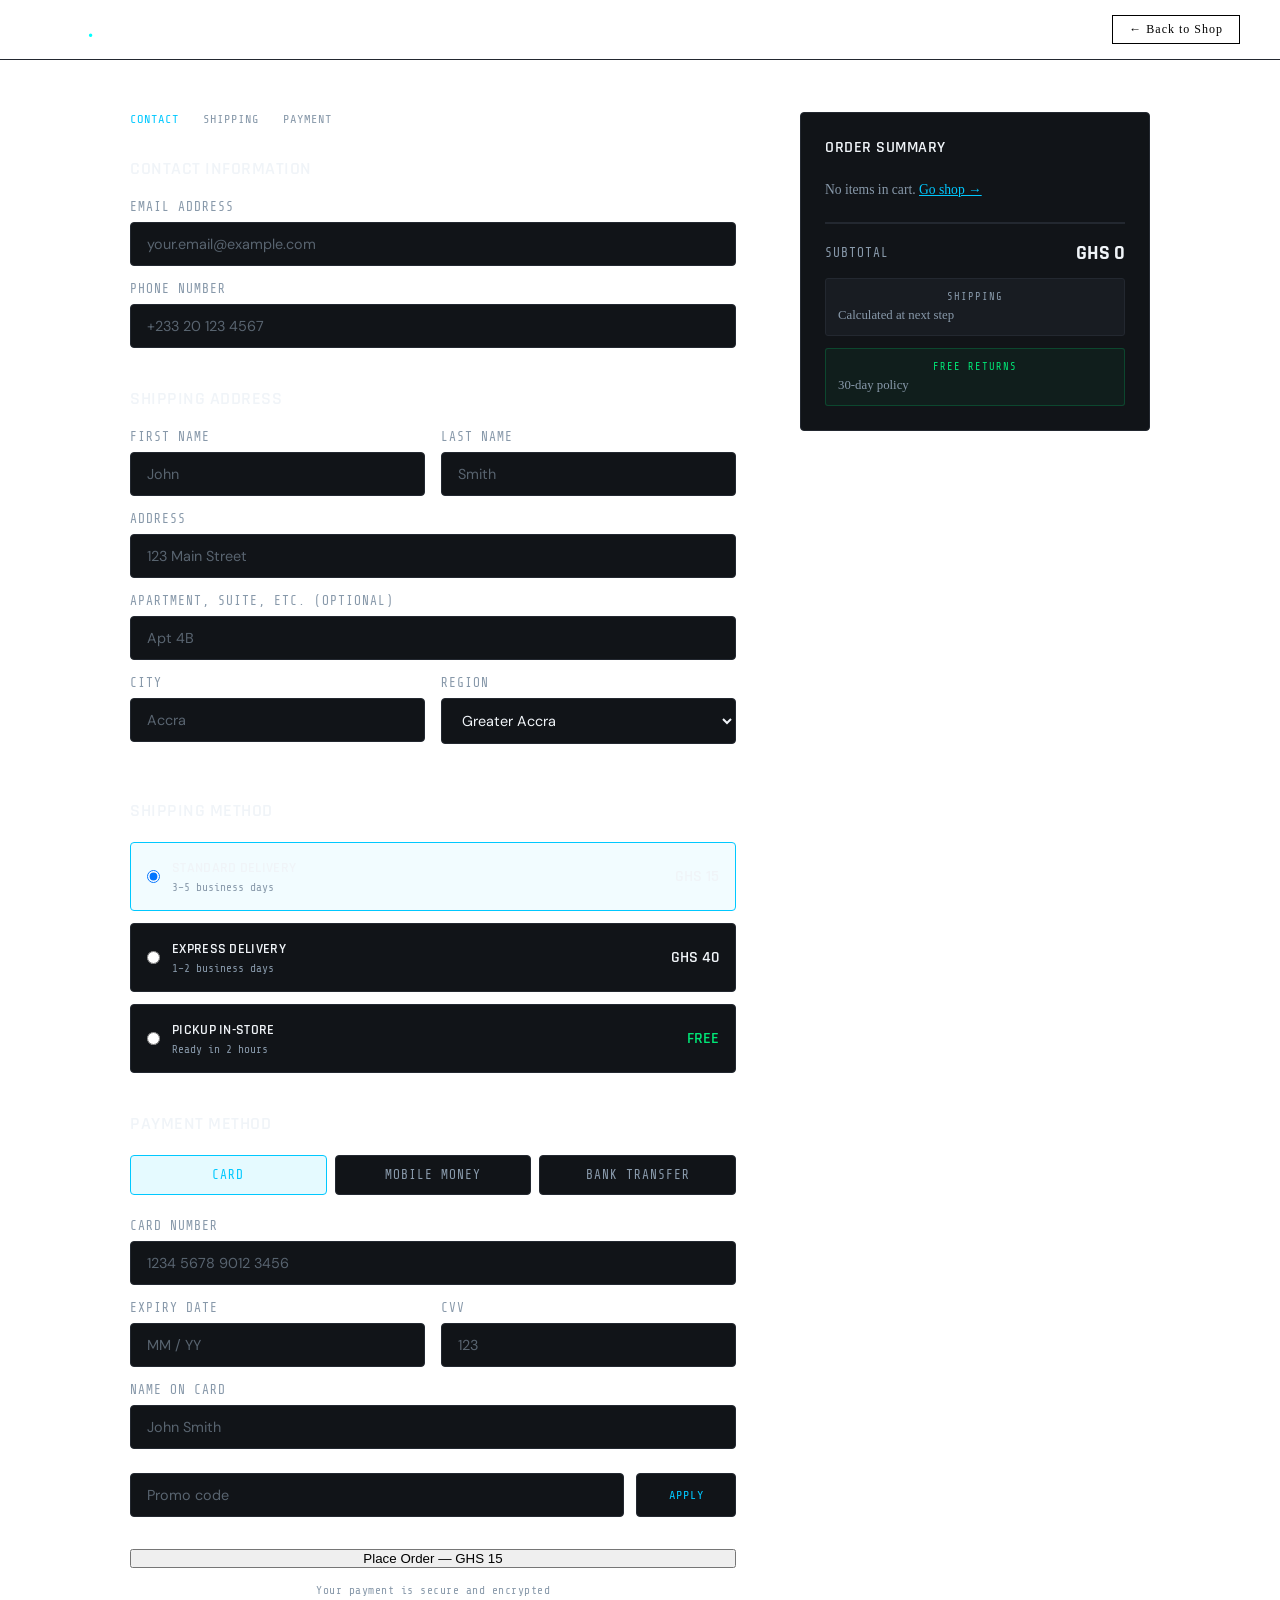
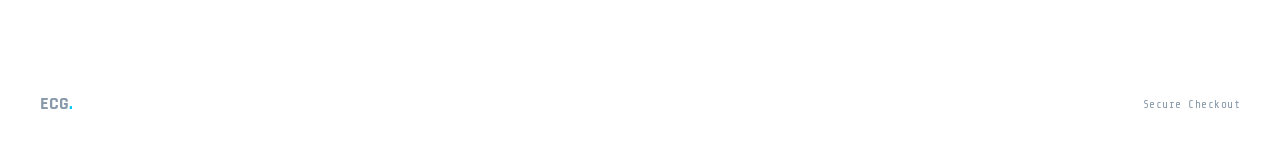
==== commit b97e4fbe: "Simplify design: remove AI-generated elements, fix checkout page, make more natural" ====
--- a/checkout.html
+++ b/checkout.html
@@ -5,7 +5,7 @@
   <meta name="viewport" content="width=device-width, initial-scale=1.0" />
   <title>Checkout — Electronics Components Guide</title>
   <link rel="stylesheet" href="styles.css" />
-  <link rel="stylesheet" href="shop.css" />
+  <link rel="stylesheet" href="checkout.css" />
 </head>
 <body>
 
@@ -24,45 +24,43 @@
   <!-- ── LEFT: FORM ── -->
   <div class="checkout-form-section">
 
-    <!-- Progress -->
-    <div style="display:flex;align-items:center;gap:0.5rem;margin-bottom:2rem;">
-      <span style="font-family:var(--font-mono);font-size:0.65rem;color:var(--cyan);text-transform:uppercase;letter-spacing:2px;">Contact</span>
-      <div style="flex:1;height:1px;background:var(--border);"></div>
-      <span style="font-family:var(--font-mono);font-size:0.65rem;color:var(--muted);text-transform:uppercase;letter-spacing:2px;">Shipping</span>
-      <div style="flex:1;height:1px;background:var(--border);"></div>
-      <span style="font-family:var(--font-mono);font-size:0.65rem;color:var(--muted);text-transform:uppercase;letter-spacing:2px;">Payment</span>
-    </div>
-
-    <!-- Contact -->
+    <!-- Progress Steps -->
+    <div class="checkout-progress">
+      <span class="progress-step active">Contact</span>
+      <span class="progress-step">Shipping</span>
+      <span class="progress-step">Payment</span>
+    </div>
+
+    <!-- Contact Section -->
     <h2>Contact Information</h2>
     <div class="form-group">
       <label class="form-label">Email Address</label>
-      <input type="email" class="form-input" placeholder="you@example.com" />
+      <input type="email" class="form-input" placeholder="your.email@example.com" />
     </div>
     <div class="form-group">
       <label class="form-label">Phone Number</label>
-      <input type="tel" class="form-input" placeholder="+233 (0) 00 000 0000" />
-    </div>
-
-    <!-- Shipping -->
+      <input type="tel" class="form-input" placeholder="+233 20 123 4567" />
+    </div>
+
+    <!-- Shipping Address Section -->
     <h2 style="margin-top:2.5rem;">Shipping Address</h2>
     <div class="form-row">
       <div class="form-group">
         <label class="form-label">First Name</label>
-        <input type="text" class="form-input" placeholder="Kwame" />
+        <input type="text" class="form-input" placeholder="John" />
       </div>
       <div class="form-group">
         <label class="form-label">Last Name</label>
-        <input type="text" class="form-input" placeholder="Mensah" />
-      </div>
-    </div>
-    <div class="form-group">
-      <label class="form-label">Address Line 1</label>
-      <input type="text" class="form-input" placeholder="Street, House No." />
-    </div>
-    <div class="form-group">
-      <label class="form-label">Address Line 2 (Optional)</label>
-      <input type="text" class="form-input" placeholder="Apartment, Suite, etc." />
+        <input type="text" class="form-input" placeholder="Smith" />
+      </div>
+    </div>
+    <div class="form-group">
+      <label class="form-label">Address</label>
+      <input type="text" class="form-input" placeholder="123 Main Street" />
+    </div>
+    <div class="form-group">
+      <label class="form-label">Apartment, suite, etc. (optional)</label>
+      <input type="text" class="form-input" placeholder="Apt 4B" />
     </div>
     <div class="form-row">
       <div class="form-group">
@@ -71,7 +69,7 @@
       </div>
       <div class="form-group">
         <label class="form-label">Region</label>
-        <select class="form-input" style="cursor:pointer;">
+        <select class="form-input">
           <option>Greater Accra</option>
           <option>Ashanti</option>
           <option>Western</option>
@@ -86,55 +84,49 @@
       </div>
     </div>
 
-    <!-- Shipping Method -->
+    <!-- Shipping Method Section -->
     <h2 style="margin-top:2.5rem;">Shipping Method</h2>
-    <div style="display:flex;flex-direction:column;gap:0.75rem;margin-bottom:2rem;">
-      <label style="display:flex;align-items:center;justify-content:space-between;padding:1rem;background:var(--bg-card);border:1px solid var(--cyan);cursor:pointer;">
-        <div style="display:flex;align-items:center;gap:0.75rem;">
-          <input type="radio" name="shipping" checked />
-          <div>
-            <div style="font-family:var(--font-display);color:var(--white);font-size:0.95rem;text-transform:uppercase;letter-spacing:0.5px;">Standard Delivery</div>
-            <div style="font-family:var(--font-mono);font-size:0.65rem;color:var(--muted);">3–5 business days</div>
-          </div>
-        </div>
-        <span style="font-family:var(--font-display);color:var(--white);font-size:1rem;">GHS 15</span>
+    <div class="shipping-options">
+      <label class="shipping-option selected">
+        <input type="radio" name="shipping" checked />
+        <div class="option-content">
+          <div class="option-name">Standard Delivery</div>
+          <div class="option-desc">3–5 business days</div>
+        </div>
+        <span class="option-price">GHS 15</span>
       </label>
 
-      <label style="display:flex;align-items:center;justify-content:space-between;padding:1rem;background:var(--bg-card);border:1px solid var(--border);cursor:pointer;">
-        <div style="display:flex;align-items:center;gap:0.75rem;">
-          <input type="radio" name="shipping" />
-          <div>
-            <div style="font-family:var(--font-display);color:var(--white);font-size:0.95rem;text-transform:uppercase;letter-spacing:0.5px;">Express Delivery</div>
-            <div style="font-family:var(--font-mono);font-size:0.65rem;color:var(--muted);">1–2 business days</div>
-          </div>
-        </div>
-        <span style="font-family:var(--font-display);color:var(--white);font-size:1rem;">GHS 40</span>
+      <label class="shipping-option">
+        <input type="radio" name="shipping" />
+        <div class="option-content">
+          <div class="option-name">Express Delivery</div>
+          <div class="option-desc">1–2 business days</div>
+        </div>
+        <span class="option-price">GHS 40</span>
       </label>
 
-      <label style="display:flex;align-items:center;justify-content:space-between;padding:1rem;background:var(--bg-card);border:1px solid var(--border);cursor:pointer;">
-        <div style="display:flex;align-items:center;gap:0.75rem;">
-          <input type="radio" name="shipping" />
-          <div>
-            <div style="font-family:var(--font-display);color:var(--white);font-size:0.95rem;text-transform:uppercase;letter-spacing:0.5px;">Pickup In-Store</div>
-            <div style="font-family:var(--font-mono);font-size:0.65rem;color:var(--muted);">Ready in 2 hours — Accra Mall</div>
-          </div>
-        </div>
-        <span style="font-family:var(--font-display);color:var(--cyan);font-size:1rem;">FREE</span>
+      <label class="shipping-option">
+        <input type="radio" name="shipping" />
+        <div class="option-content">
+          <div class="option-name">Pickup In-Store</div>
+          <div class="option-desc">Ready in 2 hours</div>
+        </div>
+        <span class="option-price free">FREE</span>
       </label>
     </div>
 
-    <!-- Payment -->
-    <h2>Payment</h2>
-    <div style="display:flex;gap:0.5rem;flex-wrap:wrap;margin-bottom:1.5rem;">
-      <button class="filter-chip active">Card</button>
-      <button class="filter-chip">Mobile Money</button>
-      <button class="filter-chip">Bank Transfer</button>
-    </div>
-
-    <div id="cardPayment">
+    <!-- Payment Section -->
+    <h2 style="margin-top:2.5rem;">Payment Method</h2>
+    <div class="payment-tabs">
+      <button class="payment-tab active" data-method="card">Card</button>
+      <button class="payment-tab" data-method="mobile">Mobile Money</button>
+      <button class="payment-tab" data-method="bank">Bank Transfer</button>
+    </div>
+
+    <div id="cardPayment" class="payment-method">
       <div class="form-group">
         <label class="form-label">Card Number</label>
-        <input type="text" class="form-input" placeholder="0000 0000 0000 0000" maxlength="19" id="cardNum" />
+        <input type="text" class="form-input" placeholder="1234 5678 9012 3456" maxlength="19" id="cardNum" />
       </div>
       <div class="form-row">
         <div class="form-group">
@@ -143,27 +135,27 @@
         </div>
         <div class="form-group">
           <label class="form-label">CVV</label>
-          <input type="text" class="form-input" placeholder="•••" maxlength="4" />
+          <input type="text" class="form-input" placeholder="123" maxlength="4" />
         </div>
       </div>
       <div class="form-group">
         <label class="form-label">Name on Card</label>
-        <input type="text" class="form-input" placeholder="As printed on card" />
-      </div>
-    </div>
-
-    <!-- Promo -->
-    <div style="display:flex;gap:0.75rem;margin:1.5rem 0;">
-      <input type="text" class="form-input" placeholder="Promo code" style="flex:1;" />
-      <button class="btn-outline" style="padding:0.75rem 1.5rem;white-space:nowrap;">Apply</button>
-    </div>
-
-    <button class="checkout-btn" style="width:100%;padding:1.1rem;margin-top:0.5rem;" onclick="placeOrder()">
+        <input type="text" class="form-input" placeholder="John Smith" />
+      </div>
+    </div>
+
+    <!-- Promo Code -->
+    <div class="promo-section">
+      <input type="text" class="form-input" placeholder="Promo code" />
+      <button class="btn-apply">Apply</button>
+    </div>
+
+    <button class="checkout-btn" onclick="placeOrder()" style="width:100%;">
       Place Order — <span id="finalTotal">GHS 0</span>
     </button>
 
-    <p style="font-family:var(--font-mono);font-size:0.65rem;color:var(--muted);text-align:center;margin-top:1rem;letter-spacing:1px;">
-      🔒 256-bit SSL encryption · Your payment is secure
+    <p class="security-note">
+      Your payment is secure and encrypted
     </p>
 
   </div>
@@ -173,16 +165,16 @@
     <h3>Order Summary</h3>
     <div id="orderLines"></div>
     <div class="order-total">
-      <span>Total</span>
+      <span>Subtotal</span>
       <strong id="summaryTotal">GHS 0</strong>
     </div>
-    <div style="margin-top:1rem;padding:0.75rem;background:var(--bg-card);border:1px solid var(--border);">
-      <div style="font-family:var(--font-mono);font-size:0.65rem;color:var(--cyan);letter-spacing:2px;text-transform:uppercase;margin-bottom:0.4rem;">Shipping</div>
-      <div style="font-size:0.83rem;color:var(--muted);">Calculated at next step</div>
-    </div>
-    <div style="margin-top:1rem;padding:0.75rem;background:rgba(0,230,118,0.05);border:1px solid rgba(0,230,118,0.2);">
-      <div style="font-family:var(--font-mono);font-size:0.65rem;color:var(--success);letter-spacing:2px;text-transform:uppercase;margin-bottom:0.4rem;">✓ Free returns</div>
-      <div style="font-size:0.78rem;color:var(--muted);">30-day no-questions-asked returns policy</div>
+    <div class="summary-section">
+      <div class="section-label">Shipping</div>
+      <div class="section-value">Calculated at next step</div>
+    </div>
+    <div class="summary-section highlight">
+      <div class="section-label">Free Returns</div>
+      <div class="section-value">30-day policy</div>
     </div>
   </div>
 
@@ -191,7 +183,7 @@
 <!-- ── FOOTER ── -->
 <footer>
   <div class="footer-logo">ECG<span>.</span></div>
-  <div style="font-family:var(--font-mono);font-size:0.65rem;color:var(--muted);letter-spacing:1.5px;text-transform:uppercase;">
+  <div style="font-family:var(--font-mono);font-size:0.7rem;color:var(--muted);letter-spacing:0.5px;">
     Secure Checkout
   </div>
 </footer>
@@ -204,7 +196,7 @@
     let subtotal = 0;
 
     if (cart.length === 0) {
-      lines.innerHTML = '<p style="font-size:0.83rem;color:var(--muted);padding:0.5rem 0;">No items in cart. <a href="shop.html" style="color:var(--cyan);">Go shop →</a></p>';
+      lines.innerHTML = '<p style="font-size:0.85rem;color:var(--muted);padding:0.5rem 0;">No items in cart. <a href="shop.html" style="color:var(--cyan);">Go shop →</a></p>';
     } else {
       lines.innerHTML = cart.map(item => {
         subtotal += item.price * item.qty;
@@ -221,7 +213,7 @@
   }
 
   function placeOrder() {
-    alert('✓ Order placed! Thank you for shopping with Electronics Components Guide.');
+    alert('Order placed! Thank you for shopping with us.');
     localStorage.removeItem('ecg-cart');
     window.location.href = 'index.html';
   }
@@ -232,23 +224,24 @@
   });
 
   // Payment method tabs
-  document.querySelectorAll('.filter-chip').forEach(btn => {
+  document.querySelectorAll('.payment-tab').forEach(btn => {
     btn.addEventListener('click', function() {
-      document.querySelectorAll('.filter-chip').forEach(b => b.classList.remove('active'));
+      document.querySelectorAll('.payment-tab').forEach(b => b.classList.remove('active'));
       this.classList.add('active');
     });
   });
 
-  // Shipping radio border
+  // Shipping option selection
   document.querySelectorAll('input[name="shipping"]').forEach(radio => {
     radio.addEventListener('change', function() {
-      document.querySelectorAll('label[style*="border"]').forEach(l => {
-        l.style.borderColor = 'var(--border)';
+      document.querySelectorAll('.shipping-option').forEach(opt => {
+        opt.classList.remove('selected');
       });
-      this.closest('label').style.borderColor = 'var(--cyan)';
+      this.closest('.shipping-option').classList.add('selected');
     });
   });
 
+  // Initialize
   renderOrder();
 </script>
 </body>
--- a/styles.css
+++ b/styles.css
@@ -77,22 +77,10 @@
   text-decoration: none;
   letter-spacing: 1.5px;
   transition: color 0.2s;
-  position: relative;
-}
-
-.nav-links a::after {
-  content: '';
-  position: absolute;
-  bottom: -4px; left: 0;
-  width: 0; height: 1px;
-  background: transparent;
-  transition: width 0.25s;
 }
 
 .nav-links a:hover,
 .nav-links a.active { color: var(--cyan); }
-.nav-links a:hover::after,
-.nav-links a.active::after { width: 100%; }
 
 .nav-cart-btn {
   display: flex;
--- a/checkout.css
+++ b/checkout.css
@@ -0,0 +1,338 @@
+/* CHECKOUT PAGE STYLES */
+
+/* ── CHECKOUT LAYOUT ── */
+.checkout-layout {
+  display: grid;
+  grid-template-columns: 1fr 350px;
+  gap: 4rem;
+  max-width: 1100px;
+  margin: 0 auto;
+  padding: 7rem 2.5rem 4rem;
+  min-height: 70vh;
+}
+
+/* ── PROGRESS INDICATOR ── */
+.checkout-progress {
+  display: flex;
+  gap: 1.5rem;
+  margin-bottom: 2rem;
+}
+
+.progress-step {
+  font-size: 0.75rem;
+  font-family: var(--font-mono);
+  text-transform: uppercase;
+  letter-spacing: 1px;
+  color: var(--muted);
+}
+
+.progress-step.active {
+  color: var(--cyan);
+}
+
+/* ── FORM SECTION ── */
+.checkout-form-section h2 {
+  font-family: var(--font-display);
+  font-size: 1.1rem;
+  font-weight: 600;
+  margin: 0 0 1.25rem 0;
+  color: var(--white);
+  text-transform: uppercase;
+  letter-spacing: 0.5px;
+}
+
+.form-group {
+  margin-bottom: 1rem;
+}
+
+.form-label {
+  font-size: 0.8rem;
+  font-family: var(--font-mono);
+  color: var(--muted);
+  text-transform: uppercase;
+  letter-spacing: 1px;
+  display: block;
+  margin-bottom: 0.5rem;
+}
+
+.form-input {
+  width: 100%;
+  background: var(--bg-card);
+  border: 1px solid var(--border);
+  color: var(--white);
+  font-family: var(--font-body);
+  font-size: 0.9rem;
+  padding: 0.75rem 1rem;
+  border-radius: 4px;
+  outline: none;
+  transition: border-color 0.2s;
+}
+
+.form-input::placeholder {
+  color: var(--muted);
+  opacity: 0.6;
+}
+
+.form-input:focus {
+  border-color: var(--cyan);
+}
+
+.form-row {
+  display: grid;
+  grid-template-columns: 1fr 1fr;
+  gap: 1rem;
+}
+
+/* ── SHIPPING OPTIONS ── */
+.shipping-options {
+  display: flex;
+  flex-direction: column;
+  gap: 0.75rem;
+  margin-bottom: 2rem;
+}
+
+.shipping-option {
+  display: flex;
+  align-items: center;
+  justify-content: space-between;
+  padding: 1rem;
+  background: var(--bg-card);
+  border: 1px solid var(--border);
+  border-radius: 4px;
+  cursor: pointer;
+  transition: all 0.2s;
+}
+
+.shipping-option:hover {
+  border-color: var(--cyan);
+}
+
+.shipping-option.selected {
+  border-color: var(--cyan);
+  background: rgba(0, 200, 255, 0.05);
+}
+
+.shipping-option input[type="radio"] {
+  cursor: pointer;
+  margin-right: 0.75rem;
+}
+
+.option-content {
+  flex: 1;
+}
+
+.option-name {
+  font-family: var(--font-display);
+  font-size: 0.9rem;
+  font-weight: 600;
+  color: var(--white);
+  text-transform: uppercase;
+  letter-spacing: 0.3px;
+}
+
+.option-desc {
+  font-family: var(--font-mono);
+  font-size: 0.7rem;
+  color: var(--muted);
+  margin-top: 0.25rem;
+}
+
+.option-price {
+  font-family: var(--font-display);
+  font-size: 1rem;
+  font-weight: 600;
+  color: var(--white);
+}
+
+.option-price.free {
+  color: var(--success);
+}
+
+/* ── PAYMENT TABS ── */
+.payment-tabs {
+  display: flex;
+  gap: 0.5rem;
+  margin-bottom: 1.5rem;
+}
+
+.payment-tab {
+  flex: 1;
+  padding: 0.75rem;
+  background: var(--bg-card);
+  border: 1px solid var(--border);
+  border-radius: 4px;
+  color: var(--muted);
+  font-family: var(--font-mono);
+  font-size: 0.8rem;
+  text-transform: uppercase;
+  letter-spacing: 1px;
+  cursor: pointer;
+  transition: all 0.2s;
+}
+
+.payment-tab:hover {
+  border-color: var(--cyan);
+}
+
+.payment-tab.active {
+  background: rgba(0, 200, 255, 0.1);
+  border-color: var(--cyan);
+  color: var(--cyan);
+}
+
+.payment-method {
+  display: block;
+}
+
+/* ── PROMO & CHECKOUT ── */
+.promo-section {
+  display: grid;
+  grid-template-columns: 1fr 100px;
+  gap: 0.75rem;
+  margin: 1.5rem 0 2rem 0;
+}
+
+.btn-apply {
+  background: var(--bg-card);
+  border: 1px solid var(--border);
+  color: var(--cyan);
+  font-family: var(--font-mono);
+  font-size: 0.75rem;
+  text-transform: uppercase;
+  letter-spacing: 1px;
+  cursor: pointer;
+  border-radius: 4px;
+  transition: all 0.2s;
+}
+
+.btn-apply:hover {
+  background: rgba(0, 200, 255, 0.1);
+  border-color: var(--cyan);
+}
+
+.security-note {
+  font-family: var(--font-mono);
+  font-size: 0.7rem;
+  color: var(--muted);
+  text-align: center;
+  margin-top: 1rem;
+  letter-spacing: 0.5px;
+}
+
+/* ── ORDER SUMMARY ── */
+.order-summary {
+  background: var(--bg-card);
+  border: 1px solid var(--border);
+  border-radius: 4px;
+  padding: 1.5rem;
+  height: fit-content;
+  position: sticky;
+  top: 80px;
+}
+
+.order-summary h3 {
+  font-family: var(--font-display);
+  font-size: 1rem;
+  font-weight: 600;
+  color: var(--white);
+  text-transform: uppercase;
+  letter-spacing: 0.5px;
+  margin-bottom: 1rem;
+}
+
+.order-line {
+  display: flex;
+  justify-content: space-between;
+  align-items: center;
+  font-size: 0.85rem;
+  padding: 0.6rem 0;
+  border-bottom: 1px solid var(--border);
+}
+
+.order-line .name {
+  color: var(--muted);
+}
+
+.order-line .amount {
+  color: var(--white);
+  font-family: var(--font-mono);
+  font-weight: 600;
+}
+
+.order-total {
+  display: flex;
+  justify-content: space-between;
+  align-items: center;
+  font-size: 1rem;
+  padding: 1rem 0 0 0;
+  margin-top: 1rem;
+  border-top: 2px solid var(--border);
+}
+
+.order-total span {
+  font-family: var(--font-mono);
+  font-size: 0.8rem;
+  color: var(--muted);
+  text-transform: uppercase;
+  letter-spacing: 1px;
+}
+
+.order-total strong {
+  font-family: var(--font-display);
+  font-size: 1.25rem;
+  color: var(--white);
+}
+
+.summary-section {
+  padding: 1rem;
+  background: var(--bg-surface);
+  border: 1px solid var(--border);
+  border-radius: 3px;
+  margin-top: 0.75rem;
+  padding: 0.75rem;
+}
+
+.summary-section.highlight {
+  background: rgba(0, 230, 118, 0.05);
+  border-color: rgba(0, 230, 118, 0.2);
+}
+
+.section-label {
+  font-family: var(--font-mono);
+  font-size: 0.65rem;
+  color: var(--muted);
+  text-transform: uppercase;
+  letter-spacing: 1px;
+  margin-bottom: 0.3rem;
+}
+
+.summary-section.highlight .section-label {
+  color: var(--success);
+}
+
+.section-value {
+  font-size: 0.8rem;
+  color: var(--muted);
+}
+
+/* ── RESPONSIVE ── */
+@media (max-width: 1024px) {
+  .checkout-layout {
+    grid-template-columns: 1fr;
+    gap: 2rem;
+  }
+
+  .order-summary {
+    position: static;
+  }
+}
+
+@media (max-width: 768px) {
+  .checkout-layout {
+    padding: 7rem 1.5rem 2rem;
+  }
+
+  .form-row {
+    grid-template-columns: 1fr;
+  }
+}
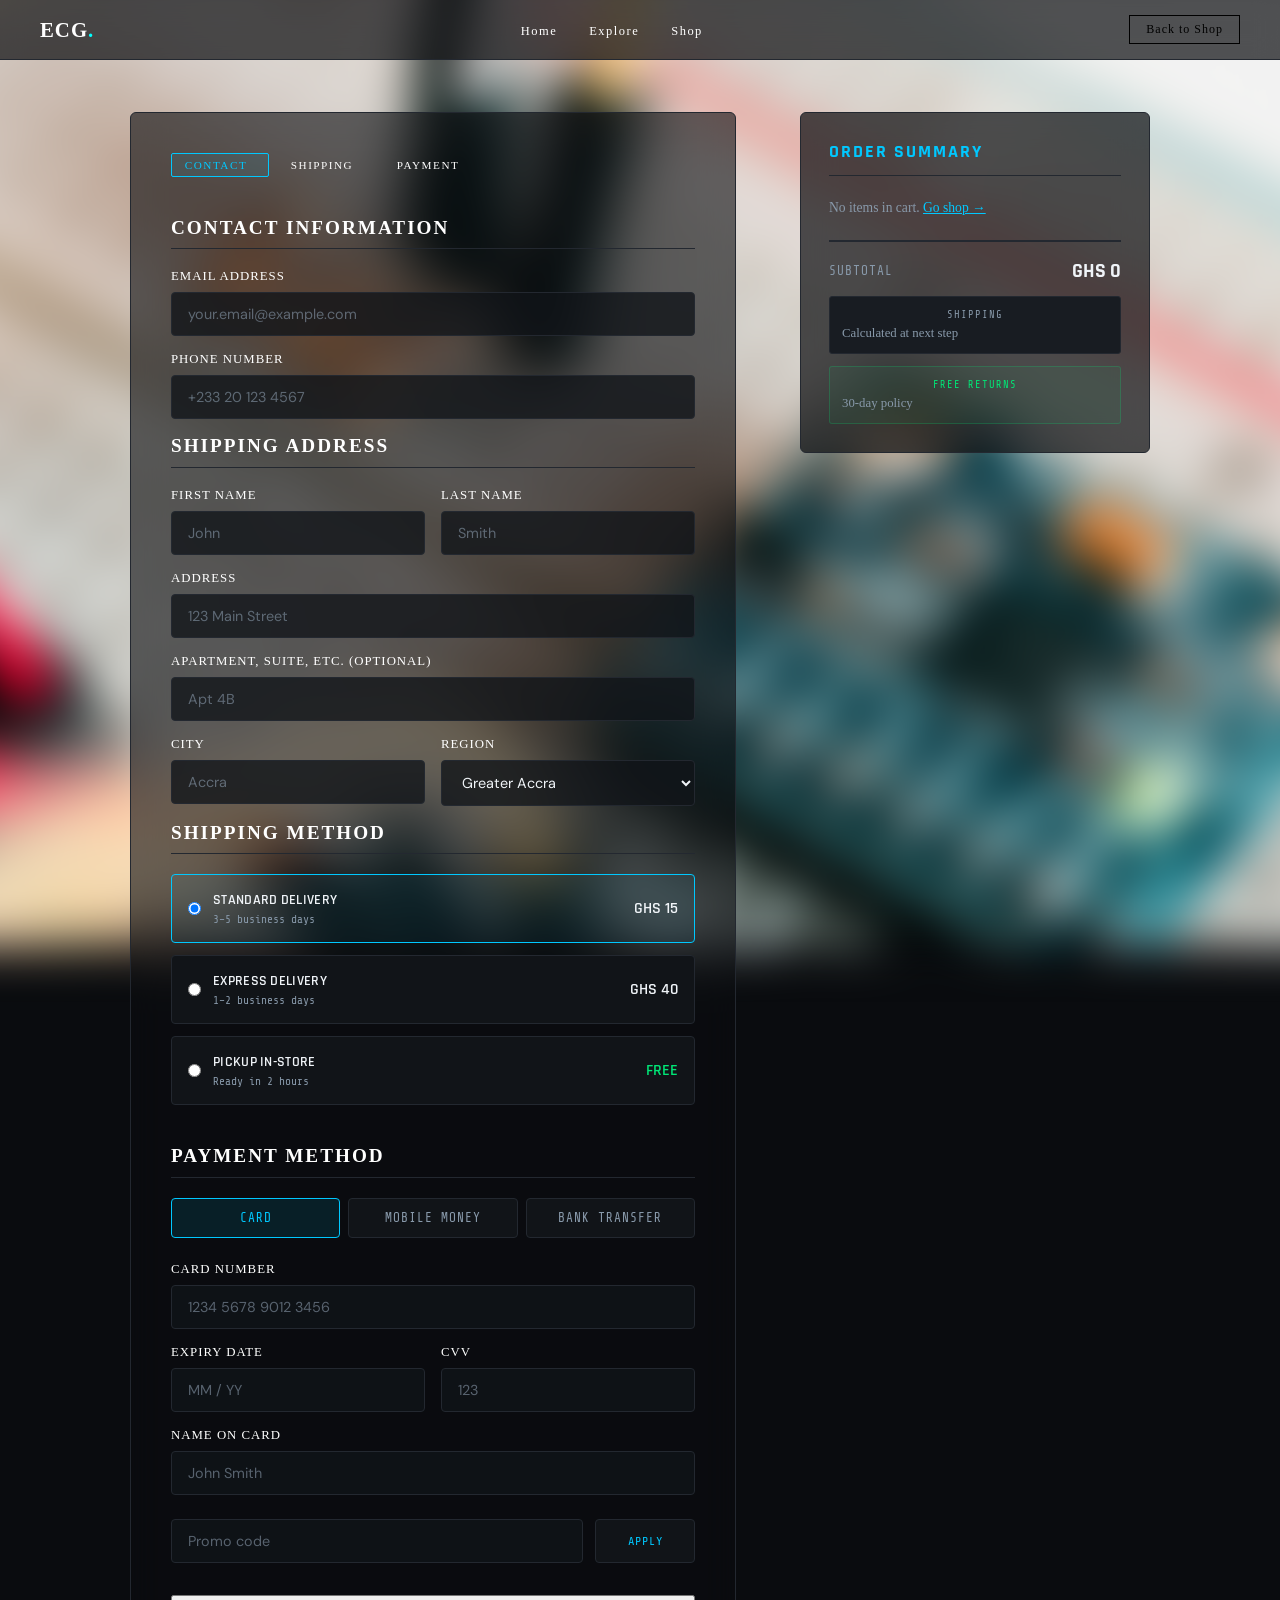
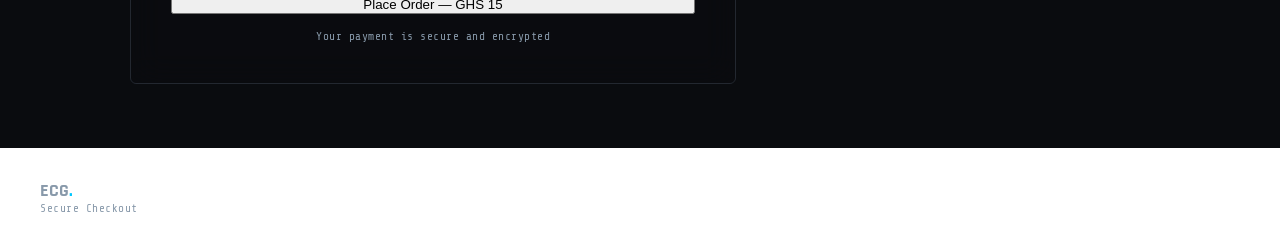
==== commit 07478963: "Checkout background and text visibility" ====
--- a/checkout.html
+++ b/checkout.html
@@ -3,7 +3,7 @@
 <head>
   <meta charset="UTF-8" />
   <meta name="viewport" content="width=device-width, initial-scale=1.0" />
-  <title>Checkout — Electronics Components Guide</title>
+  <title>Checkout</title>
   <link rel="stylesheet" href="styles.css" />
   <link rel="stylesheet" href="checkout.css" />
 </head>
@@ -16,7 +16,7 @@
     <li><a href="explore.html">Explore</a></li>
     <li><a href="shop.html">Shop</a></li>
   </ul>
-  <a href="shop.html" class="nav-cart-btn">← Back to Shop</a>
+  <a href="shop.html" class="nav-cart-btn">Back to Shop</a>
 </nav>
 
 <div class="checkout-layout">
@@ -43,7 +43,7 @@
     </div>
 
     <!-- Shipping Address Section -->
-    <h2 style="margin-top:2.5rem;">Shipping Address</h2>
+    <h2 class="ship">Shipping Address</h2>
     <div class="form-row">
       <div class="form-group">
         <label class="form-label">First Name</label>
@@ -85,7 +85,7 @@
     </div>
 
     <!-- Shipping Method Section -->
-    <h2 style="margin-top:2.5rem;">Shipping Method</h2>
+    <h2>Shipping Method</h2>
     <div class="shipping-options">
       <label class="shipping-option selected">
         <input type="radio" name="shipping" checked />
--- a/styles.css
+++ b/styles.css
@@ -1,61 +1,73 @@
 /* ELECTRONICS COMPONENTS GUIDE — MAIN STYLES
    ============================================ */
 
-@import url('https://fonts.googleapis.com/css2?family=Rajdhani:wght@400;500;600;700&family=Share+Tech+Mono&family=DM+Sans:wght@300;400;500;600&display=swap');
+@import url("https://fonts.googleapis.com/css2?family=Rajdhani:wght@400;500;600;700&family=Share+Tech+Mono&family=DM+Sans:wght@300;400;500;600&display=swap");
 
 /* ── CSS Variables ── */
 :root {
-  --bg-dark:      #0a0c0f;
-  --bg-card:      #111418;
-  --bg-surface:   #181c22;
-  --border:       #232830;
-  --border-glow:  #1e4a6e;
-  --cyan:         #00c8ff;
-  --cyan-dim:     #0099cc;
-  --cyan-glow:    rgba(0, 200, 255, 0.15);
-  --white:        #f0f4f8;
-  --muted:        #8899aa;
-  --text:         #ccd6e0;
-  --danger:       #ff4d6d;
-  --success:      #00e676;
-  --font-display: 'Rajdhani', sans-serif;
-  --font-mono:    'Share Tech Mono', monospace;
-  --font-body:    'DM Sans', sans-serif;
-}
-
-*, *::before, *::after { box-sizing: border-box; margin: 0; padding: 0; }
-
-html { scroll-behavior: smooth; }
-
-/*body {
-  font-family: var(--font-body);
+  --bg-dark: #0a0c0f;
+  --bg-card: #111418;
+  --bg-surface: #181c22;
+  --border: #232830;
+  --border-glow: #1e4a6e;
+  --cyan: #00c8ff;
+  --cyan-dim: #0099cc;
+  --cyan-glow: rgba(0, 200, 255, 0.15);
+  --white: #f0f4f8;
+  --muted: #8899aa;
+  --text: #ccd6e0;
+  --danger: #ff4d6d;
+  --success: #00e676;
+  --font-display: "Rajdhani", sans-serif;
+  --font-mono: "Share Tech Mono", monospace;
+  --font-body: "DM Sans", sans-serif;
+}
+
+*,
+*::before,
+*::after {
+  box-sizing: border-box;
+  margin: 0;
+  padding: 0;
+}
+
+html {
+  scroll-behavior: smooth;
+}
+
+body {
+  overflow-x: hidden;
+}
+
+/* ── Scrollbar ── */
+::-webkit-scrollbar {
+  width: 4px;
+}
+::-webkit-scrollbar-track {
   background: var(--bg-dark);
-  color: var(--text);
-  line-height: 1.6;
-  overflow-x: hidden;
-}*/
-
-/* ── Scrollbar ── */
-::-webkit-scrollbar { width: 4px; }
-::-webkit-scrollbar-track { background: var(--bg-dark); }
-::-webkit-scrollbar-thumb { background: var(--border-glow); border-radius: 2px; }
+}
+::-webkit-scrollbar-thumb {
+  background: var(--border-glow);
+  border-radius: 2px;
+}
 
 /* ── NAVIGATION ── */
 nav {
   position: fixed;
-  top: 0; left: 0; right: 0;
+  top: 0;
+  left: 0;
+  right: 0;
   z-index: 100;
   display: flex;
   align-items: center;
   justify-content: space-between;
   padding: 0 2.5rem;
   height: 60px;
-  background:transparent;
-  backdrop-filter: blur(12px);
-  border-bottom: 1px solid var(--border);
+  background: transparent;
 }
 
 .nav-logo {
+  font-style: inter, sans-serif;
   font-size: 1.3rem;
   font-weight: 700;
   color: white;
@@ -63,9 +75,12 @@
   letter-spacing: 1px;
 }
 
-.nav-logo span { color:cyan; }
+.nav-logo span {
+  color: cyan;
+}
 
 .nav-links {
+  font-style: inter, sans-serif;
   display: flex;
   gap: 2rem;
   list-style: none;
@@ -73,6 +88,8 @@
 
 .nav-links a {
   font-size: 0.78rem;
+  font-style: Poppins;
+  font-weight: semi-bold;
   color: white;
   text-decoration: none;
   letter-spacing: 1.5px;
@@ -80,14 +97,16 @@
 }
 
 .nav-links a:hover,
-.nav-links a.active { color: var(--cyan); }
+.nav-links a.active {
+  color: var(--cyan);
+}
 
 .nav-cart-btn {
   display: flex;
   align-items: center;
   gap: 0.5rem;
   background: transparent;
-  border:1px solid black;
+  border: 1px solid black;
   color: black;
   font-size: 0.75rem;
   padding: 0.4rem 1rem;
@@ -107,7 +126,8 @@
   color: black;
   font-size: 0.65rem;
   font-weight: 700;
-  width: 18px; height: 18px;
+  width: 18px;
+  height: 18px;
   border-radius: 50%;
   display: flex;
   align-items: center;
@@ -126,19 +146,19 @@
 .hero-bg {
   position: absolute;
   inset: 0;
-  background: url('file:///C:/Users/HP%20ELITEBOOK/Downloads/harrison-broadbent-afZVP8xbbw0-unsplash.jpg') center/cover no-repeat;
+  background: url("./imgs/bg.jpg") center/cover no-repeat;
   filter: brightness(0.7) saturate(0.8);
 }
 
 .hero-bg::after {
-  content: '';
+  content: "";
   position: absolute;
   inset: 0;
 }
 
 /* Scanline overlay */
 .hero::before {
-  content: '';
+  content: "";
   position: absolute;
   inset: 0;
   pointer-events: none;
@@ -164,8 +184,9 @@
 }
 
 .hero-tag::before {
-  content: '';
-  width: 24px; height: 1px;
+  content: "";
+  width: 24px;
+  height: 1px;
   background: var(--cyan);
 }
 
@@ -177,7 +198,9 @@
   margin-bottom: 0.2rem;
 }
 
-.hero h1 span { color: white; }
+.hero h1 span {
+  color: white;
+}
 
 .hero p {
   font-size: 1rem;
@@ -188,11 +211,13 @@
 }
 
 .btn-primary {
-  font-style: Roboto Mono, monospace;
+  font-style:
+    Roboto Mono,
+    monospace;
   font-size: 0.8rem;
   letter-spacing: 2px;
   background: white;
-  color:black;
+  color: black;
   border: none;
   padding: 0.9rem 2.2rem;
   border-radius: 20px;
@@ -206,7 +231,7 @@
 .btn-primary:hover {
   background: #0c1314;
   color: white;
-  box-shadow: 0 0 30px rgba(0,200,255,0.4);
+  box-shadow: 0 0 30px rgba(0, 200, 255, 0.4);
   transform: translateY(-1px);
 }
 
@@ -225,7 +250,7 @@
 }
 
 .btn-outline:hover {
-  background:black;
+  background: black;
   border: #0a0c0f;
 }
 
@@ -246,7 +271,9 @@
 }
 
 /* ── SECTION BASICS ── */
-section { padding: 5rem 2.5rem; }
+section {
+  padding: 5rem 2.5rem;
+}
 
 .section-header {
   margin-bottom: 3rem;
@@ -282,10 +309,10 @@
 }
 
 .what-section::before {
-  content: '';
+  content: "";
   position: absolute;
   inset: 0;
-  background: url('file:///C:/Users/HP%20ELITEBOOK/Downloads/harrison-broadbent-afZVP8xbbw0-unsplash.jpg') center/cover no-repeat;
+  background: url("./imgs/bg.jpg") center/cover no-repeat;
   background-size: cover;
   filter: blur(25px);
   transform: scale(1.25);
@@ -293,30 +320,39 @@
 }
 
 .what-section::after {
-  content: '';
+  content: "";
   position: absolute;
   inset: 0;
   z-index: -1;
 }
 
-.what-image {
+.what-video {
   position: relative;
-  aspect-ratio: 4/3;
+  width: 100%;
+  max-width: 100%;
+  aspect-ratio: 16 / 9;
   overflow: hidden;
-}
-
-.what-image img {
-  width: 100%; height: 100%;
-  object-fit: cover;
+  background: black;
+}
+
+.what-video video {
+  position: relative;
+  z-index: 1;
+  width: 100%;
+  height: auto;
+  object-fit: contain;
+  max-height: 100%;
+  display: block;
+  margin: 0 auto;
   filter: brightness(0.75) saturate(0.7);
 }
 
-.what-image::before {
-  content: '';
+.what-video::before {
+  content: "";
   position: absolute;
   inset: 0;
   border: 1px solid var(--border-glow);
-  z-index: 1;
+  z-index: 0;
 }
 
 .what-text h3 {
@@ -326,7 +362,11 @@
   margin-bottom: 1rem;
 }
 
-.what-text p { color: white; line-height: 1.8; margin-bottom: 1rem; }
+.what-text p {
+  color: white;
+  line-height: 1.8;
+  margin-bottom: 1rem;
+}
 
 .carousel-controls {
   display: flex;
@@ -335,9 +375,11 @@
 }
 
 .carousel-btn {
-  width: 36px; height: 36px;
-  background: var(--bg-card);
-  border: 1px solid var(--border);
+  width: 36px;
+  height: 36px;
+  background: transparent;
+  border: 2px solid white;
+  border-radius: 20px;
   color: var(--muted);
   cursor: pointer;
   display: flex;
@@ -350,6 +392,20 @@
 .carousel-btn:hover {
   border-color: var(--cyan);
   color: var(--cyan);
+}
+
+.explorebtn {
+  margin-top: 2rem;
+  display: inline-block;
+  background: white;
+  border: 1px solid;
+  color: black;
+  padding: 0.75rem 2rem;
+  border-radius: 20px;
+  font-size: 0.8rem;
+  letter-spacing: 2px;
+  text-decoration: none;
+  transition: all 0.2s;
 }
 
 /* ── WHY STUDY SECTION ── */
@@ -360,10 +416,10 @@
 }
 
 .why-section::before {
-  content: '';
+  content: "";
   position: absolute;
   inset: 0;
-  background: url('file:///C:/Users/HP%20ELITEBOOK/Downloads/harrison-broadbent-afZVP8xbbw0-unsplash.jpg') center/cover no-repeat;
+  background: url("./imgs/bg.jpg") center/cover no-repeat;
   background-size: cover;
   filter: blur(25px);
   transform: scale(1.25);
@@ -388,54 +444,72 @@
   text-align: left;
   position: relative;
   overflow: hidden;
-  transition: transform 0.2s ease, border-color 0.25s ease, box-shadow 0.25s ease;
+  transition:
+    transform 0.2s ease,
+    border-color 0.25s ease,
+    box-shadow 0.25s ease;
 }
 
 .why-card::before {
-  content: '';
-  position: absolute;
-  top: 0; left: 0;
-  width: 3px; height: 0;
+  content: "";
+  position: absolute;
+  top: 0;
+  left: 0;
+  width: 3px;
+  height: 0;
   background: var(--cyan);
   transition: height 0.3s;
 }
 
-.why-card:hover { color:black; }
-.why-card:hover::before { height: 100%; }
+.why-card:hover {
+  color: black;
+}
+.why-card:hover::before {
+  height: 100%;
+}
 
 .why-num {
   font-size: 3rem;
   font-weight: 900;
-  font-style: oblique  15deg Poppins, sans-serif;
-  color:white;
+  font-style:
+    oblique 15deg Poppins,
+    sans-serif;
+  color: white;
   line-height: 1;
   margin-bottom: 0.75rem;
 }
 
 .why-card h4 {
   font-size: 1rem;
-  color:white;
+  color: white;
   margin-bottom: 0.5rem;
   text-transform: uppercase;
   letter-spacing: 1px;
 }
 
-.why-card p { font-size: 0.85rem; color: white; align-items: center; font-style: Poppins, sans-serif; }
+.why-card p {
+  font-size: 0.85rem;
+  color: white;
+  align-items: center;
+  font-style: Poppins, sans-serif;
+}
 
 /* ── COMPONENT THUMBNAIL STRIP ── */
 .component-strip {
   display: flex;
-  gap: 0.5rem;
+  gap: 0.8rem;
   padding: 1.5rem 2.5rem;
   background: transparent;
   overflow-x: auto;
-  align-items: center;
+  align-self: center;
+  margin: 0 auto;
+  max-width: 500px;
 }
 
 .component-thumb {
   flex: 0 0 64px;
   height: 64px;
-  background:transparent ;
+  background: transparent;
   display: flex;
   align-items: center;
   justify-content: center;
@@ -449,16 +523,19 @@
 }
 
 .component-thumb img {
-  width: 40px; height: 40px;
+  width: 60px;
+  height: 60px;
   object-fit: contain;
-  filter: brightness(0.8) saturate(0.5);
+  filter: brightness(1) saturate(0.5);
 }
 
 /* ── BOTTOM NAV ── */
 .bottom-nav {
   display: none;
   position: fixed;
-  bottom: 0; left: 0; right: 0;
+  bottom: 0;
+  left: 0;
+  right: 0;
   background: rgba(10, 12, 15, 0.97);
   border-top: 1px solid var(--border);
   padding: 0.75rem 2rem;
@@ -485,13 +562,15 @@
 }
 
 .bottom-nav-link.active,
-.bottom-nav-link:hover { color: var(--cyan); }
+.bottom-nav-link:hover {
+  color: var(--cyan);
+}
 
 /* ── FOOTER ── */
 footer {
   background: white;
   padding: 2rem 2.5rem;
-  display: flex;
+  display: absoulte;
   align-items: center;
   justify-content: space-between;
 }
@@ -503,7 +582,9 @@
   color: var(--muted);
 }
 
-.footer-logo span { color: var(--cyan); }
+.footer-logo span {
+  color: var(--cyan);
+}
 
 .social-links {
   display: flex;
@@ -511,9 +592,12 @@
 }
 
 .social-links a {
-  width: 32px; height: 32px;
+  width: 32px;
+  height: 32px;
   border: 1px solid var(--border);
-  display: flex; align-items: center; justify-content: center;
+  display: flex;
+  align-items: center;
+  justify-content: center;
   text-decoration: none;
   color: var(--muted);
   font-size: 0.8rem;
@@ -525,187 +609,54 @@
   color: var(--cyan);
 }
 
-/* ── EXPLORE / COMPONENTS PAGE ── */
-.explore-hero {
-  padding: 8rem 2.5rem 3rem;
-  background: var(--bg-surface);
-  border-bottom: 1px solid var(--border);
-}
-
-.explore-hero h1 {
-  font-family: var(--font-display);
-  font-size: clamp(2rem, 4vw, 3.5rem);
-  font-weight: 700;
-  color: var(--white);
-}
-
-.explore-hero h1 span { color: var(--cyan); }
-
-.filter-bar {
-  display: flex;
-  gap: 0.75rem;
-  flex-wrap: wrap;
-  margin-top: 1.5rem;
-}
-
-.filter-chip {
-  font-family: var(--font-mono);
-  font-size: 0.7rem;
-  letter-spacing: 1.5px;
-  text-transform: uppercase;
-  padding: 0.4rem 1rem;
-  background: var(--bg-card);
-  border: 1px solid var(--border);
+/* ── UTILITY ── */
+.container {
+  max-width: 1200px;
+  margin: 0 auto;
+}
+.text-cyan {
+  color: var(--cyan);
+}
+.text-muted {
   color: var(--muted);
-  cursor: pointer;
-  transition: all 0.2s;
-}
-
-.filter-chip:hover,
-.filter-chip.active {
-  border-color: var(--cyan);
-  color: var(--cyan);
-  background: var(--cyan-glow);
-}
-
-/* ── COMPONENT CARDS ── */
-.components-grid {
-  display: flex;
-  flex-direction: column;
-  gap: 0;
-}
-
-.component-card {
-  display: grid;
-  grid-template-columns: 160px 1fr auto;
-  align-items: start;
-  gap: 2rem;
-  padding: 2rem 2.5rem;
-  border-bottom: 1px solid var(--border);
-  background: var(--bg-dark);
-  transition: background 0.2s;
-}
-
-.component-card:hover { background: var(--bg-card); }
-
-.component-card-img {
-  position: relative;
-  aspect-ratio: 4/3;
-  background: var(--bg-surface);
-  display: flex;
-  align-items: center;
-  justify-content: center;
-  border: 1px solid var(--border);
-  overflow: hidden;
-}
-
-.component-card-img img {
-  width: 80%; height: 80%;
-  object-fit: contain;
-  filter: brightness(0.85) saturate(0.5);
-}
-
-.component-card-img::after {
-  content: '';
-  position: absolute;
-  inset: 0;
-  border: 1px solid transparent;
-  transition: border-color 0.2s;
-}
-
-.component-card:hover .component-card-img::after {
-  border-color: var(--border-glow);
-}
-
-.component-card-body h3 {
-  font-family: var(--font-display);
-  font-size: 1.4rem;
-  font-weight: 700;
-  color: var(--white);
-  margin-bottom: 0.3rem;
-  text-transform: uppercase;
-  letter-spacing: 1px;
-}
-
-.component-card-body .desc {
-  font-size: 0.9rem;
-  color: var(--muted);
-  line-height: 1.7;
-  margin-bottom: 1rem;
-  max-width: 560px;
-}
-
-.component-card-body .uses,
-.component-card-body .projects {
-  margin-bottom: 0.75rem;
-}
-
-.component-card-body h5 {
-  font-family: var(--font-mono);
-  font-size: 0.65rem;
-  color: var(--cyan);
-  text-transform: uppercase;
-  letter-spacing: 2px;
-  margin-bottom: 0.3rem;
-}
-
-.component-card-body ul {
-  list-style: none;
-  display: flex;
-  flex-wrap: wrap;
-  gap: 0.4rem;
-}
-
-.component-card-body ul li {
-  font-size: 0.78rem;
-  color: var(--muted);
-  background: var(--bg-surface);
-  border: 1px solid var(--border);
-  padding: 0.2rem 0.6rem;
-}
-
-.learn-more-btn {
-  font-family: var(--font-mono);
-  font-size: 0.7rem;
-  letter-spacing: 1.5px;
-  text-transform: uppercase;
-  color: var(--cyan);
-  border: 1px solid var(--border-glow);
-  background: transparent;
-  padding: 0.5rem 1.2rem;
-  cursor: pointer;
-  text-decoration: none;
-  display: inline-block;
-  white-space: nowrap;
-  transition: all 0.2s;
-  align-self: flex-start;
-  margin-top: 0.5rem;
-}
-
-.learn-more-btn:hover {
-  background: var(--cyan-glow);
-  border-color: var(--cyan);
-}
-
-/* ── UTILITY ── */
-.container { max-width: 1200px; margin: 0 auto; }
-.text-cyan { color: var(--cyan); }
-.text-muted { color: var(--muted); }
+}
 
 /* ── RESPONSIVE ── */
 @media (max-width: 900px) {
-  .what-section { grid-template-columns: 1fr; }
-  .why-grid { grid-template-columns: 1fr 1fr; }
-  .component-card { grid-template-columns: 120px 1fr; }
-  .component-card > .learn-more-btn { grid-column: 1 / -1; }
+  .what-section {
+    grid-template-columns: 1fr;
+  }
+  .why-grid {
+    grid-template-columns: 1fr 1fr;
+  }
+  .component-card {
+    grid-template-columns: 120px 1fr;
+  }
+  .component-card > .learn-more-btn {
+    grid-column: 1 / -1;
+  }
 }
 
 @media (max-width: 600px) {
-  nav { padding: 0 1.2rem; }
-  section { padding: 3.5rem 1.2rem; }
-  .why-grid { grid-template-columns: 1fr; }
-  .nav-links { display: none; }
-  .bottom-nav { display: block; }
-  body { padding-bottom: 60px; }
-  .component-card { grid-template-columns: 1fr; }
-}
+  nav {
+    padding: 0 1.2rem;
+  }
+  section {
+    padding: 3.5rem 1.2rem;
+  }
+  .why-grid {
+    grid-template-columns: 1fr;
+  }
+  .nav-links {
+    display: none;
+  }
+  .bottom-nav {
+    display: block;
+  }
+  body {
+    padding-bottom: 60px;
+  }
+  .component-card {
+    grid-template-columns: 1fr;
+  }
+}
--- a/checkout.css
+++ b/checkout.css
@@ -1,4 +1,29 @@
-/* CHECKOUT PAGE STYLES */
+
+/* ── BACKGROUND ── */
+body {
+  position: relative;
+  background: #0a0c0f;
+  color:black;
+  font-family:'Times New Roman', Times, serif;
+}
+
+body::before {
+  content: "";
+  position: fixed;
+  inset: 0;
+  background: url("./imgs/bg.jpg") center/cover no-repeat;
+  filter: blur(22px);
+  transform: scale(1.1);
+  z-index: -1;
+}
+
+/* ── NAV BACKDROP ── */
+nav {
+  background: rgba(10, 12, 15, 0.7);
+  backdrop-filter: blur(12px);
+  -webkit-backdrop-filter: blur(12px);
+  border-bottom: 1px solid var(--border);
+}
 
 /* ── CHECKOUT LAYOUT ── */
 .checkout-layout {
@@ -14,31 +39,56 @@
 /* ── PROGRESS INDICATOR ── */
 .checkout-progress {
   display: flex;
-  gap: 1.5rem;
-  margin-bottom: 2rem;
+  align-items: center;
+  gap: 0.5rem;
+  margin-bottom: 2.5rem;
 }
 
 .progress-step {
-  font-size: 0.75rem;
-  font-family: var(--font-mono);
-  text-transform: uppercase;
-  letter-spacing: 1px;
-  color: var(--muted);
+  font-size: 0.7rem;
+  font-family: 'Times New Roman', Times, serif;
+  text-transform: uppercase;
+  letter-spacing: 1.5px;
+  color:white;
+  padding: 0.3rem 0.8rem;
+  border: 1px solid transparent;
+  border-radius: 2px;
 }
 
 .progress-step.active {
   color: var(--cyan);
+  border-color: var(--cyan);
+  background: rgba(0, 200, 255, 0.08);
+}
+
+.checkout-progress .progress-step:not(:last-child)::after {
+  content: "";
+  margin-left: 0.5rem;
+  color: var(--border);
+  font-size: 0.7rem;
+}
+
+/* ── FORM WRAPPER ── */
+.checkout-form-section {
+  background: rgba(10, 12, 15, 0.6);
+  backdrop-filter: blur(16px);
+  -webkit-backdrop-filter: blur(16px);
+  border: 1px solid var(--border);
+  border-radius: 6px;
+  padding: 2.5rem;
 }
 
 /* ── FORM SECTION ── */
 .checkout-form-section h2 {
-  font-family: var(--font-display);
-  font-size: 1.1rem;
-  font-weight: 600;
+  font-family:Cambria, Cochin, Georgia, Times, 'Times New Roman', serif;
+  font-size: 1.2rem;
+  font-weight: 700;
   margin: 0 0 1.25rem 0;
-  color: var(--white);
-  text-transform: uppercase;
-  letter-spacing: 0.5px;
+  color:white;
+  text-transform: uppercase;
+  letter-spacing: 2px;
+  padding-bottom: 0.6rem;
+  border-bottom: 1px solid var(--border);
 }
 
 .form-group {
@@ -47,8 +97,8 @@
 
 .form-label {
   font-size: 0.8rem;
-  font-family: var(--font-mono);
-  color: var(--muted);
+  font-family:'Times New Roman', Times, serif;
+  color:white;
   text-transform: uppercase;
   letter-spacing: 1px;
   display: block;
@@ -57,7 +107,7 @@
 
 .form-input {
   width: 100%;
-  background: var(--bg-card);
+  background: rgba(17, 20, 24, 0.8);
   border: 1px solid var(--border);
   color: var(--white);
   font-family: var(--font-body);
@@ -65,7 +115,9 @@
   padding: 0.75rem 1rem;
   border-radius: 4px;
   outline: none;
-  transition: border-color 0.2s;
+  transition:
+    border-color 0.2s,
+    box-shadow 0.2s;
 }
 
 .form-input::placeholder {
@@ -75,8 +127,11 @@
 
 .form-input:focus {
   border-color: var(--cyan);
-}
-
+  box-shadow: 0 0 0 3px rgba(0, 200, 255, 0.1);
+}
+.ship{
+  margin-top:2.5rem
+}
 .form-row {
   display: grid;
   grid-template-columns: 1fr 1fr;
@@ -221,10 +276,12 @@
 
 /* ── ORDER SUMMARY ── */
 .order-summary {
-  background: var(--bg-card);
-  border: 1px solid var(--border);
-  border-radius: 4px;
-  padding: 1.5rem;
+  background: rgba(10, 12, 15, 0.7);
+  backdrop-filter: blur(16px);
+  -webkit-backdrop-filter: blur(16px);
+  border: 1px solid var(--border);
+  border-radius: 6px;
+  padding: 1.75rem;
   height: fit-content;
   position: sticky;
   top: 80px;
@@ -232,12 +289,14 @@
 
 .order-summary h3 {
   font-family: var(--font-display);
-  font-size: 1rem;
-  font-weight: 600;
-  color: var(--white);
-  text-transform: uppercase;
-  letter-spacing: 0.5px;
+  font-size: 1.1rem;
+  font-weight: 700;
+  color: var(--cyan);
+  text-transform: uppercase;
+  letter-spacing: 2px;
   margin-bottom: 1rem;
+  padding-bottom: 0.75rem;
+  border-bottom: 1px solid var(--border);
 }
 
 .order-line {
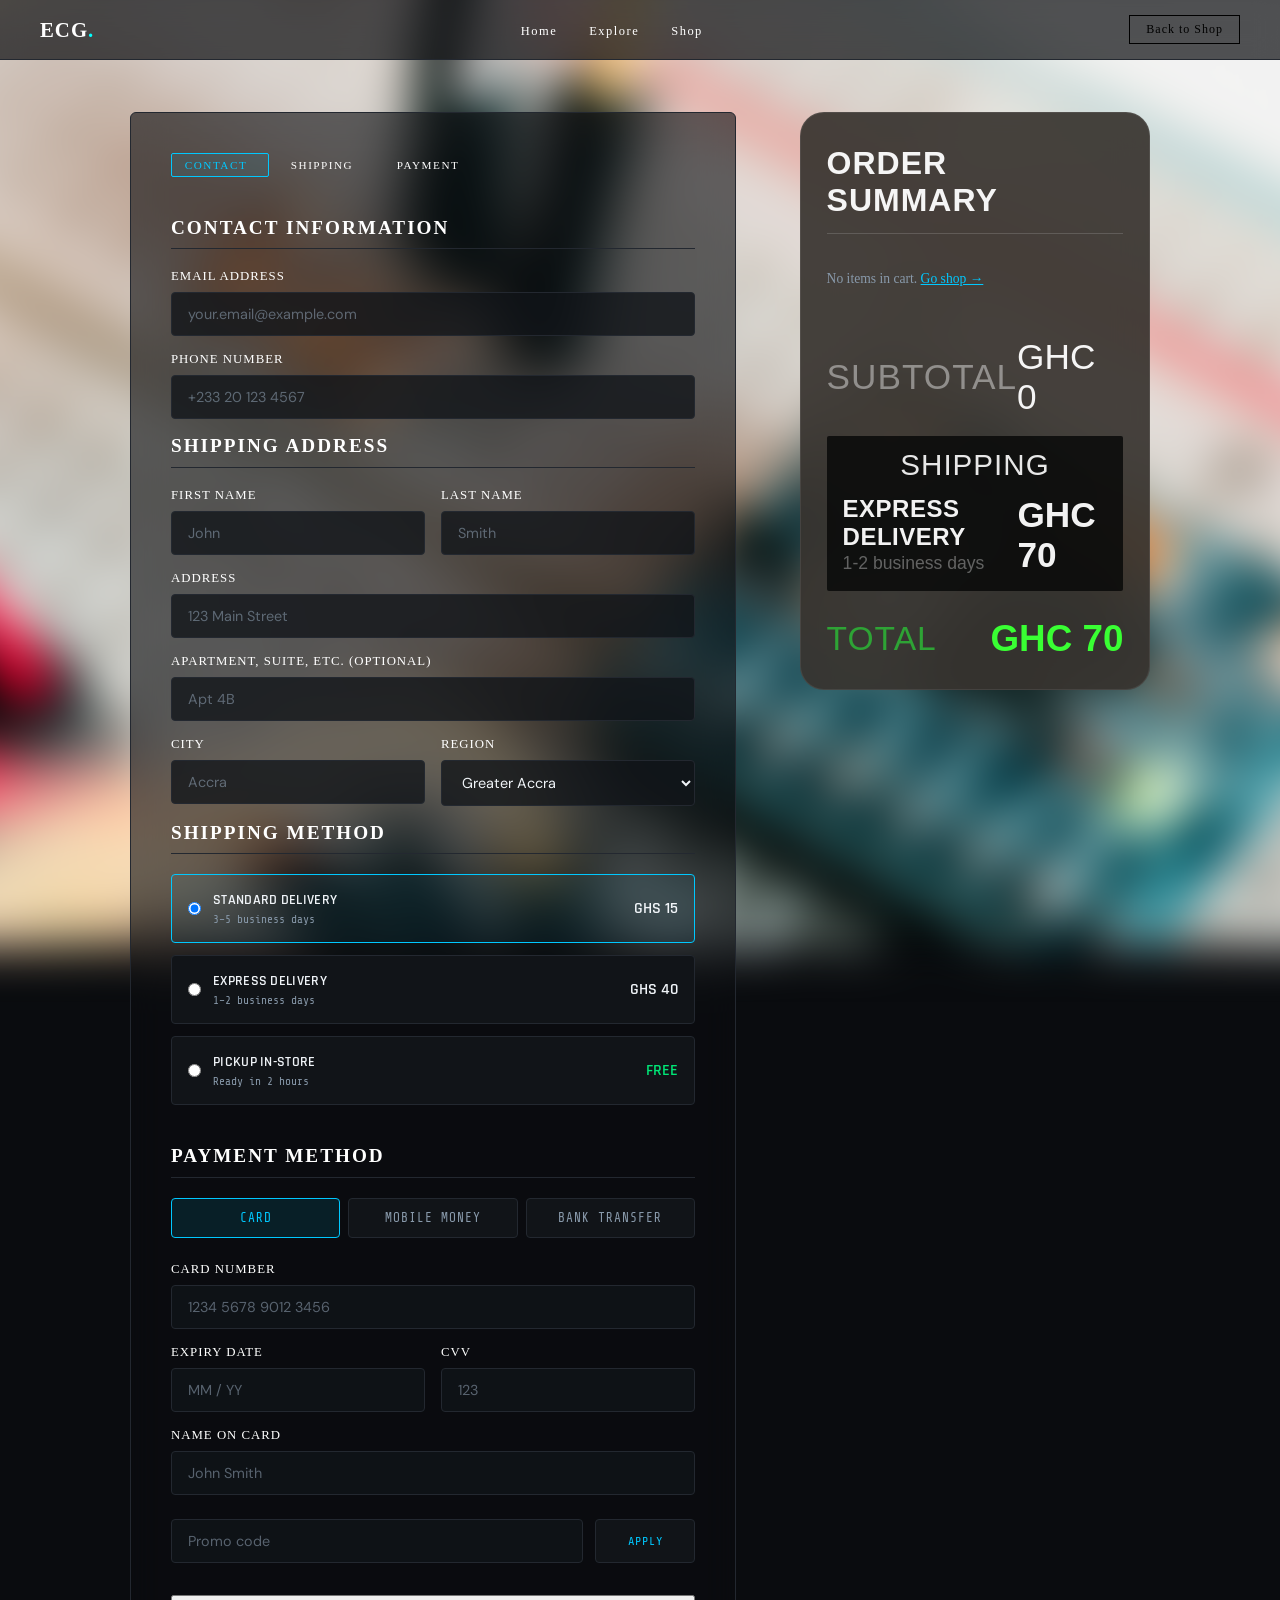
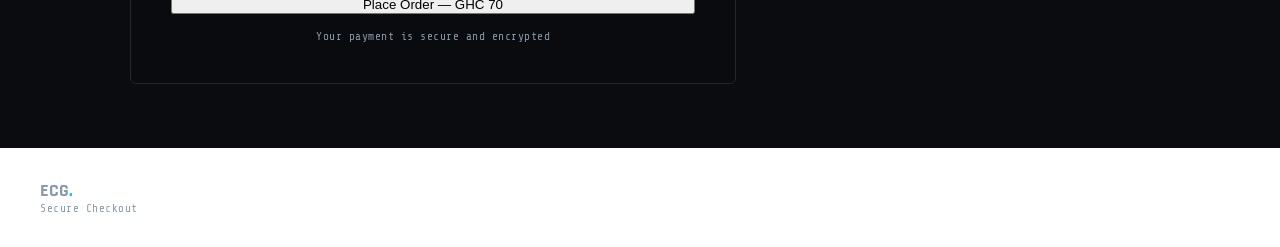
==== commit 58de2af9: "Order summary fix" ====
--- a/checkout.html
+++ b/checkout.html
@@ -1,248 +1,294 @@
-<!DOCTYPE html>
+<!doctype html>
 <html lang="en">
-<head>
-  <meta charset="UTF-8" />
-  <meta name="viewport" content="width=device-width, initial-scale=1.0" />
-  <title>Checkout</title>
-  <link rel="stylesheet" href="styles.css" />
-  <link rel="stylesheet" href="checkout.css" />
-</head>
-<body>
-
-<nav>
-  <a href="index.html" class="nav-logo">ECG<span>.</span></a>
-  <ul class="nav-links">
-    <li><a href="index.html">Home</a></li>
-    <li><a href="explore.html">Explore</a></li>
-    <li><a href="shop.html">Shop</a></li>
-  </ul>
-  <a href="shop.html" class="nav-cart-btn">Back to Shop</a>
-</nav>
-
-<div class="checkout-layout">
-
-  <!-- ── LEFT: FORM ── -->
-  <div class="checkout-form-section">
-
-    <!-- Progress Steps -->
-    <div class="checkout-progress">
-      <span class="progress-step active">Contact</span>
-      <span class="progress-step">Shipping</span>
-      <span class="progress-step">Payment</span>
-    </div>
-
-    <!-- Contact Section -->
-    <h2>Contact Information</h2>
-    <div class="form-group">
-      <label class="form-label">Email Address</label>
-      <input type="email" class="form-input" placeholder="your.email@example.com" />
-    </div>
-    <div class="form-group">
-      <label class="form-label">Phone Number</label>
-      <input type="tel" class="form-input" placeholder="+233 20 123 4567" />
-    </div>
-
-    <!-- Shipping Address Section -->
-    <h2 class="ship">Shipping Address</h2>
-    <div class="form-row">
-      <div class="form-group">
-        <label class="form-label">First Name</label>
-        <input type="text" class="form-input" placeholder="John" />
+  <head>
+    <meta charset="UTF-8" />
+    <meta name="viewport" content="width=device-width, initial-scale=1.0" />
+    <title>Checkout</title>
+    <link rel="stylesheet" href="styles.css" />
+    <link rel="stylesheet" href="checkout.css" />
+  </head>
+  <body>
+    <nav>
+      <a href="index.html" class="nav-logo">ECG<span>.</span></a>
+      <ul class="nav-links">
+        <li><a href="index.html">Home</a></li>
+        <li><a href="explore.html">Explore</a></li>
+        <li><a href="shop.html">Shop</a></li>
+      </ul>
+      <a href="shop.html" class="nav-cart-btn">Back to Shop</a>
+    </nav>
+
+    <div class="checkout-layout">
+      <!-- ── LEFT: FORM ── -->
+      <div class="checkout-form-section">
+        <!-- Progress Steps -->
+        <div class="checkout-progress">
+          <span class="progress-step active">Contact</span>
+          <span class="progress-step">Shipping</span>
+          <span class="progress-step">Payment</span>
+        </div>
+
+        <!-- Contact Section -->
+        <h2>Contact Information</h2>
+        <div class="form-group">
+          <label class="form-label">Email Address</label>
+          <input
+            type="email"
+            class="form-input"
+            placeholder="your.email@example.com"
+          />
+        </div>
+        <div class="form-group">
+          <label class="form-label">Phone Number</label>
+          <input type="tel" class="form-input" placeholder="+233 20 123 4567" />
+        </div>
+
+        <!-- Shipping Address Section -->
+        <h2 class="ship">Shipping Address</h2>
+        <div class="form-row">
+          <div class="form-group">
+            <label class="form-label">First Name</label>
+            <input type="text" class="form-input" placeholder="John" />
+          </div>
+          <div class="form-group">
+            <label class="form-label">Last Name</label>
+            <input type="text" class="form-input" placeholder="Smith" />
+          </div>
+        </div>
+        <div class="form-group">
+          <label class="form-label">Address</label>
+          <input type="text" class="form-input" placeholder="123 Main Street" />
+        </div>
+        <div class="form-group">
+          <label class="form-label">Apartment, suite, etc. (optional)</label>
+          <input type="text" class="form-input" placeholder="Apt 4B" />
+        </div>
+        <div class="form-row">
+          <div class="form-group">
+            <label class="form-label">City</label>
+            <input type="text" class="form-input" placeholder="Accra" />
+          </div>
+          <div class="form-group">
+            <label class="form-label">Region</label>
+            <select class="form-input">
+              <option>Greater Accra</option>
+              <option>Ashanti</option>
+              <option>Western</option>
+              <option>Eastern</option>
+              <option>Central</option>
+              <option>Volta</option>
+              <option>Northern</option>
+              <option>Upper East</option>
+              <option>Upper West</option>
+              <option>Brong-Ahafo</option>
+            </select>
+          </div>
+        </div>
+
+        <!-- Shipping Method Section -->
+        <h2>Shipping Method</h2>
+        <div class="shipping-options">
+          <label class="shipping-option selected">
+            <input type="radio" name="shipping" checked />
+            <div class="option-content">
+              <div class="option-name">Standard Delivery</div>
+              <div class="option-desc">3–5 business days</div>
+            </div>
+            <span class="option-price">GHS 15</span>
+          </label>
+
+          <label class="shipping-option">
+            <input type="radio" name="shipping" />
+            <div class="option-content">
+              <div class="option-name">Express Delivery</div>
+              <div class="option-desc">1–2 business days</div>
+            </div>
+            <span class="option-price">GHS 40</span>
+          </label>
+
+          <label class="shipping-option">
+            <input type="radio" name="shipping" />
+            <div class="option-content">
+              <div class="option-name">Pickup In-Store</div>
+              <div class="option-desc">Ready in 2 hours</div>
+            </div>
+            <span class="option-price free">FREE</span>
+          </label>
+        </div>
+
+        <!-- Payment Section -->
+        <h2 style="margin-top: 2.5rem">Payment Method</h2>
+        <div class="payment-tabs">
+          <button class="payment-tab active" data-method="card">Card</button>
+          <button class="payment-tab" data-method="mobile">Mobile Money</button>
+          <button class="payment-tab" data-method="bank">Bank Transfer</button>
+        </div>
+
+        <div id="cardPayment" class="payment-method">
+          <div class="form-group">
+            <label class="form-label">Card Number</label>
+            <input
+              type="text"
+              class="form-input"
+              placeholder="1234 5678 9012 3456"
+              maxlength="19"
+              id="cardNum"
+            />
+          </div>
+          <div class="form-row">
+            <div class="form-group">
+              <label class="form-label">Expiry Date</label>
+              <input
+                type="text"
+                class="form-input"
+                placeholder="MM / YY"
+                maxlength="7"
+              />
+            </div>
+            <div class="form-group">
+              <label class="form-label">CVV</label>
+              <input
+                type="text"
+                class="form-input"
+                placeholder="123"
+                maxlength="4"
+              />
+            </div>
+          </div>
+          <div class="form-group">
+            <label class="form-label">Name on Card</label>
+            <input type="text" class="form-input" placeholder="John Smith" />
+          </div>
+        </div>
+
+        <!-- Promo Code -->
+        <div class="promo-section">
+          <input type="text" class="form-input" placeholder="Promo code" />
+          <button class="btn-apply">Apply</button>
+        </div>
+
+        <button class="checkout-btn" onclick="placeOrder()" style="width: 100%">
+          Place Order — <span id="finalTotal">GHC 0</span>
+        </button>
+
+        <p class="security-note">Your payment is secure and encrypted</p>
       </div>
-      <div class="form-group">
-        <label class="form-label">Last Name</label>
-        <input type="text" class="form-input" placeholder="Smith" />
+
+      <!-- ── RIGHT: ORDER SUMMARY ── -->
+      <div class="order-summary">
+        <h3>ORDER SUMMARY</h3>
+        <div id="orderLines" class="summary-lines"></div>
+
+        <div class="summary-subtotal-row">
+          <span>SUBTOTAL</span>
+          <strong id="summaryTotal">GHC 0</strong>
+        </div>
+
+        <div class="summary-shipping-card">
+          <div class="shipping-heading">SHIPPING</div>
+          <div class="shipping-card-row">
+            <div>
+              <div class="shipping-service">EXPRESS DELIVERY</div>
+              <div class="shipping-time">1-2 business days</div>
+            </div>
+            <div class="shipping-amount" id="summaryShippingAmount">GHC 70</div>
+          </div>
+        </div>
+
+        <div class="summary-total-row">
+          <span>TOTAL</span>
+          <strong id="grandTotal">GHC 0</strong>
+        </div>
       </div>
     </div>
-    <div class="form-group">
-      <label class="form-label">Address</label>
-      <input type="text" class="form-input" placeholder="123 Main Street" />
-    </div>
-    <div class="form-group">
-      <label class="form-label">Apartment, suite, etc. (optional)</label>
-      <input type="text" class="form-input" placeholder="Apt 4B" />
-    </div>
-    <div class="form-row">
-      <div class="form-group">
-        <label class="form-label">City</label>
-        <input type="text" class="form-input" placeholder="Accra" />
+
+    <!-- ── FOOTER ── -->
+    <footer>
+      <div class="footer-logo">ECG<span>.</span></div>
+      <div
+        style="
+          font-family: var(--font-mono);
+          font-size: 0.7rem;
+          color: var(--muted);
+          letter-spacing: 0.5px;
+        "
+      >
+        Secure Checkout
       </div>
-      <div class="form-group">
-        <label class="form-label">Region</label>
-        <select class="form-input">
-          <option>Greater Accra</option>
-          <option>Ashanti</option>
-          <option>Western</option>
-          <option>Eastern</option>
-          <option>Central</option>
-          <option>Volta</option>
-          <option>Northern</option>
-          <option>Upper East</option>
-          <option>Upper West</option>
-          <option>Brong-Ahafo</option>
-        </select>
-      </div>
-    </div>
-
-    <!-- Shipping Method Section -->
-    <h2>Shipping Method</h2>
-    <div class="shipping-options">
-      <label class="shipping-option selected">
-        <input type="radio" name="shipping" checked />
-        <div class="option-content">
-          <div class="option-name">Standard Delivery</div>
-          <div class="option-desc">3–5 business days</div>
-        </div>
-        <span class="option-price">GHS 15</span>
-      </label>
-
-      <label class="shipping-option">
-        <input type="radio" name="shipping" />
-        <div class="option-content">
-          <div class="option-name">Express Delivery</div>
-          <div class="option-desc">1–2 business days</div>
-        </div>
-        <span class="option-price">GHS 40</span>
-      </label>
-
-      <label class="shipping-option">
-        <input type="radio" name="shipping" />
-        <div class="option-content">
-          <div class="option-name">Pickup In-Store</div>
-          <div class="option-desc">Ready in 2 hours</div>
-        </div>
-        <span class="option-price free">FREE</span>
-      </label>
-    </div>
-
-    <!-- Payment Section -->
-    <h2 style="margin-top:2.5rem;">Payment Method</h2>
-    <div class="payment-tabs">
-      <button class="payment-tab active" data-method="card">Card</button>
-      <button class="payment-tab" data-method="mobile">Mobile Money</button>
-      <button class="payment-tab" data-method="bank">Bank Transfer</button>
-    </div>
-
-    <div id="cardPayment" class="payment-method">
-      <div class="form-group">
-        <label class="form-label">Card Number</label>
-        <input type="text" class="form-input" placeholder="1234 5678 9012 3456" maxlength="19" id="cardNum" />
-      </div>
-      <div class="form-row">
-        <div class="form-group">
-          <label class="form-label">Expiry Date</label>
-          <input type="text" class="form-input" placeholder="MM / YY" maxlength="7" />
-        </div>
-        <div class="form-group">
-          <label class="form-label">CVV</label>
-          <input type="text" class="form-input" placeholder="123" maxlength="4" />
-        </div>
-      </div>
-      <div class="form-group">
-        <label class="form-label">Name on Card</label>
-        <input type="text" class="form-input" placeholder="John Smith" />
-      </div>
-    </div>
-
-    <!-- Promo Code -->
-    <div class="promo-section">
-      <input type="text" class="form-input" placeholder="Promo code" />
-      <button class="btn-apply">Apply</button>
-    </div>
-
-    <button class="checkout-btn" onclick="placeOrder()" style="width:100%;">
-      Place Order — <span id="finalTotal">GHS 0</span>
-    </button>
-
-    <p class="security-note">
-      Your payment is secure and encrypted
-    </p>
-
-  </div>
-
-  <!-- ── RIGHT: ORDER SUMMARY ── -->
-  <div class="order-summary">
-    <h3>Order Summary</h3>
-    <div id="orderLines"></div>
-    <div class="order-total">
-      <span>Subtotal</span>
-      <strong id="summaryTotal">GHS 0</strong>
-    </div>
-    <div class="summary-section">
-      <div class="section-label">Shipping</div>
-      <div class="section-value">Calculated at next step</div>
-    </div>
-    <div class="summary-section highlight">
-      <div class="section-label">Free Returns</div>
-      <div class="section-value">30-day policy</div>
-    </div>
-  </div>
-
-</div>
-
-<!-- ── FOOTER ── -->
-<footer>
-  <div class="footer-logo">ECG<span>.</span></div>
-  <div style="font-family:var(--font-mono);font-size:0.7rem;color:var(--muted);letter-spacing:0.5px;">
-    Secure Checkout
-  </div>
-</footer>
-
-<script>
-  const cart = JSON.parse(localStorage.getItem('ecg-cart') || '[]');
-
-  function renderOrder() {
-    const lines = document.getElementById('orderLines');
-    let subtotal = 0;
-
-    if (cart.length === 0) {
-      lines.innerHTML = '<p style="font-size:0.85rem;color:var(--muted);padding:0.5rem 0;">No items in cart. <a href="shop.html" style="color:var(--cyan);">Go shop →</a></p>';
-    } else {
-      lines.innerHTML = cart.map(item => {
-        subtotal += item.price * item.qty;
-        return `
+    </footer>
+
+    <script>
+      const cart = JSON.parse(localStorage.getItem("ecg-cart") || "[]");
+
+      function renderOrder() {
+        const lines = document.getElementById("orderLines");
+        const shippingFee = 70;
+        let subtotal = 0;
+
+        if (cart.length === 0) {
+          lines.innerHTML =
+            '<p style="font-size:0.85rem;color:var(--muted);padding:0.5rem 0;">No items in cart. <a href="shop.html" style="color:var(--cyan);">Go shop →</a></p>';
+        } else {
+          lines.innerHTML = cart
+            .map((item) => {
+              subtotal += item.price * item.qty;
+              const lineName =
+                item.qty > 1 ? `${item.name} x ${item.qty}` : item.name;
+              return `
           <div class="order-line">
-            <span class="name">${item.name} × ${item.qty}</span>
-            <span class="amount">GHS ${item.price * item.qty}</span>
+            <span class="name">${lineName}</span>
+            <span class="amount">GHC ${item.price * item.qty}</span>
           </div>`;
-      }).join('');
-    }
-
-    document.getElementById('summaryTotal').textContent = `GHS ${subtotal}`;
-    document.getElementById('finalTotal').textContent = `GHS ${subtotal + 15}`;
-  }
-
-  function placeOrder() {
-    alert('Order placed! Thank you for shopping with us.');
-    localStorage.removeItem('ecg-cart');
-    window.location.href = 'index.html';
-  }
-
-  // Card number formatting
-  document.getElementById('cardNum')?.addEventListener('input', function() {
-    this.value = this.value.replace(/\D/g, '').replace(/(\d{4})(?=\d)/g, '$1 ');
-  });
-
-  // Payment method tabs
-  document.querySelectorAll('.payment-tab').forEach(btn => {
-    btn.addEventListener('click', function() {
-      document.querySelectorAll('.payment-tab').forEach(b => b.classList.remove('active'));
-      this.classList.add('active');
-    });
-  });
-
-  // Shipping option selection
-  document.querySelectorAll('input[name="shipping"]').forEach(radio => {
-    radio.addEventListener('change', function() {
-      document.querySelectorAll('.shipping-option').forEach(opt => {
-        opt.classList.remove('selected');
+            })
+            .join("");
+        }
+
+        document.getElementById("summaryTotal").textContent = `GHC ${subtotal}`;
+        document.getElementById("summaryShippingAmount").textContent =
+          `GHC ${shippingFee}`;
+        document.getElementById("grandTotal").textContent =
+          `GHC ${subtotal + shippingFee}`;
+        document.getElementById("finalTotal").textContent =
+          `GHC ${subtotal + shippingFee}`;
+      }
+
+      function placeOrder() {
+        alert("Order placed! Thank you for shopping with us.");
+        localStorage.removeItem("ecg-cart");
+        window.location.href = "index.html";
+      }
+
+      // Card number formatting
+      document
+        .getElementById("cardNum")
+        ?.addEventListener("input", function () {
+          this.value = this.value
+            .replace(/\D/g, "")
+            .replace(/(\d{4})(?=\d)/g, "$1 ");
+        });
+
+      // Payment method tabs
+      document.querySelectorAll(".payment-tab").forEach((btn) => {
+        btn.addEventListener("click", function () {
+          document
+            .querySelectorAll(".payment-tab")
+            .forEach((b) => b.classList.remove("active"));
+          this.classList.add("active");
+        });
       });
-      this.closest('.shipping-option').classList.add('selected');
-    });
-  });
-
-  // Initialize
-  renderOrder();
-</script>
-</body>
+
+      // Shipping option selection
+      document.querySelectorAll('input[name="shipping"]').forEach((radio) => {
+        radio.addEventListener("change", function () {
+          document.querySelectorAll(".shipping-option").forEach((opt) => {
+            opt.classList.remove("selected");
+          });
+          this.closest(".shipping-option").classList.add("selected");
+        });
+      });
+
+      // Initialize
+      renderOrder();
+    </script>
+  </body>
 </html>
--- a/checkout.css
+++ b/checkout.css
@@ -1,10 +1,9 @@
-
 /* ── BACKGROUND ── */
 body {
   position: relative;
   background: #0a0c0f;
-  color:black;
-  font-family:'Times New Roman', Times, serif;
+  color: black;
+  font-family: "Times New Roman", Times, serif;
 }
 
 body::before {
@@ -46,10 +45,10 @@
 
 .progress-step {
   font-size: 0.7rem;
-  font-family: 'Times New Roman', Times, serif;
+  font-family: "Times New Roman", Times, serif;
   text-transform: uppercase;
   letter-spacing: 1.5px;
-  color:white;
+  color: white;
   padding: 0.3rem 0.8rem;
   border: 1px solid transparent;
   border-radius: 2px;
@@ -80,11 +79,11 @@
 
 /* ── FORM SECTION ── */
 .checkout-form-section h2 {
-  font-family:Cambria, Cochin, Georgia, Times, 'Times New Roman', serif;
+  font-family: Cambria, Cochin, Georgia, Times, "Times New Roman", serif;
   font-size: 1.2rem;
   font-weight: 700;
   margin: 0 0 1.25rem 0;
-  color:white;
+  color: white;
   text-transform: uppercase;
   letter-spacing: 2px;
   padding-bottom: 0.6rem;
@@ -97,8 +96,8 @@
 
 .form-label {
   font-size: 0.8rem;
-  font-family:'Times New Roman', Times, serif;
-  color:white;
+  font-family: "Times New Roman", Times, serif;
+  color: white;
   text-transform: uppercase;
   letter-spacing: 1px;
   display: block;
@@ -129,8 +128,8 @@
   border-color: var(--cyan);
   box-shadow: 0 0 0 3px rgba(0, 200, 255, 0.1);
 }
-.ship{
-  margin-top:2.5rem
+.ship {
+  margin-top: 2.5rem;
 }
 .form-row {
   display: grid;
@@ -276,102 +275,146 @@
 
 /* ── ORDER SUMMARY ── */
 .order-summary {
-  background: rgba(10, 12, 15, 0.7);
+  background: rgba(56, 52, 47, 0.92);
   backdrop-filter: blur(16px);
   -webkit-backdrop-filter: blur(16px);
-  border: 1px solid var(--border);
-  border-radius: 6px;
-  padding: 1.75rem;
+  border: 1px solid rgba(255, 255, 255, 0.08);
+  border-radius: 24px;
+  padding: 2rem 1.6rem 1.8rem;
   height: fit-content;
   position: sticky;
   top: 80px;
 }
 
 .order-summary h3 {
-  font-family: var(--font-display);
+  font-family: Arial, Helvetica, sans-serif;
+  font-size: 2rem;
+  font-weight: 700;
+  color: rgba(255, 255, 255, 0.95);
+  text-transform: uppercase;
+  letter-spacing: 1px;
+  margin-bottom: 1.8rem;
+  padding-bottom: 0.9rem;
+  border-bottom: 1px solid rgba(255, 255, 255, 0.15);
+}
+
+.summary-lines {
+  margin-bottom: 2.6rem;
+}
+
+.order-line {
+  display: flex;
+  justify-content: space-between;
+  align-items: center;
   font-size: 1.1rem;
+  padding: 0.9rem 0.1rem;
+  border-bottom: 1px solid rgba(0, 0, 0, 0.35);
+}
+
+.order-line .name {
+  flex: 1;
+  color: rgba(255, 255, 255, 0.45);
+  font-family: Arial, Helvetica, sans-serif;
+  white-space: nowrap;
+  overflow: hidden;
+  text-overflow: ellipsis;
+}
+
+.order-line .amount {
+  min-width: 7.25rem;
+  text-align: right;
+  color: rgba(255, 255, 255, 0.9);
+  font-family: Arial, Helvetica, sans-serif;
+  font-size: 1.15rem;
+  font-weight: 500;
+}
+
+.summary-subtotal-row {
+  display: flex;
+  justify-content: space-between;
+  align-items: center;
+  margin-top: 0.2rem;
+}
+
+.summary-subtotal-row span {
+  font-family: Arial, Helvetica, sans-serif;
+  font-size: 2.2rem;
+  color: rgba(255, 255, 255, 0.42);
+  text-transform: uppercase;
+  letter-spacing: 1px;
+}
+
+.summary-subtotal-row strong {
+  font-family: Arial, Helvetica, sans-serif;
+  font-size: 2.2rem;
+  color: rgba(255, 255, 255, 0.95);
+  font-weight: 500;
+}
+
+.summary-shipping-card {
+  margin-top: 1.2rem;
+  background: rgba(12, 12, 12, 0.92);
+  border-radius: 2px;
+  padding: 0.75rem 1rem 1rem;
+}
+
+.shipping-heading {
+  text-align: center;
+  color: rgba(255, 255, 255, 0.9);
+  font-family: Arial, Helvetica, sans-serif;
+  font-size: 1.85rem;
+  letter-spacing: 1px;
+  margin-bottom: 0.8rem;
+}
+
+.shipping-card-row {
+  display: flex;
+  justify-content: space-between;
+  align-items: center;
+}
+
+.shipping-service {
+  color: rgba(255, 255, 255, 0.95);
+  font-family: Arial, Helvetica, sans-serif;
+  font-size: 1.5rem;
   font-weight: 700;
-  color: var(--cyan);
-  text-transform: uppercase;
-  letter-spacing: 2px;
-  margin-bottom: 1rem;
-  padding-bottom: 0.75rem;
-  border-bottom: 1px solid var(--border);
-}
-
-.order-line {
+  letter-spacing: 0.5px;
+}
+
+.shipping-time {
+  margin-top: 0.15rem;
+  color: rgba(255, 255, 255, 0.35);
+  font-size: 1.1rem;
+  font-family: Arial, Helvetica, sans-serif;
+}
+
+.shipping-amount {
+  color: rgba(255, 255, 255, 0.95);
+  font-family: Arial, Helvetica, sans-serif;
+  font-size: 2.2rem;
+  font-weight: 700;
+}
+
+.summary-total-row {
+  margin-top: 1.7rem;
   display: flex;
   justify-content: space-between;
   align-items: center;
-  font-size: 0.85rem;
-  padding: 0.6rem 0;
-  border-bottom: 1px solid var(--border);
-}
-
-.order-line .name {
-  color: var(--muted);
-}
-
-.order-line .amount {
-  color: var(--white);
-  font-family: var(--font-mono);
+}
+
+.summary-total-row span {
+  color: #2ea335;
+  font-family: Arial, Helvetica, sans-serif;
+  font-size: 2.1rem;
+  text-transform: uppercase;
+  letter-spacing: 1px;
+}
+
+.summary-total-row strong {
+  color: #39ff33;
+  font-family: Arial, Helvetica, sans-serif;
+  font-size: 2.3rem;
   font-weight: 600;
-}
-
-.order-total {
-  display: flex;
-  justify-content: space-between;
-  align-items: center;
-  font-size: 1rem;
-  padding: 1rem 0 0 0;
-  margin-top: 1rem;
-  border-top: 2px solid var(--border);
-}
-
-.order-total span {
-  font-family: var(--font-mono);
-  font-size: 0.8rem;
-  color: var(--muted);
-  text-transform: uppercase;
-  letter-spacing: 1px;
-}
-
-.order-total strong {
-  font-family: var(--font-display);
-  font-size: 1.25rem;
-  color: var(--white);
-}
-
-.summary-section {
-  padding: 1rem;
-  background: var(--bg-surface);
-  border: 1px solid var(--border);
-  border-radius: 3px;
-  margin-top: 0.75rem;
-  padding: 0.75rem;
-}
-
-.summary-section.highlight {
-  background: rgba(0, 230, 118, 0.05);
-  border-color: rgba(0, 230, 118, 0.2);
-}
-
-.section-label {
-  font-family: var(--font-mono);
-  font-size: 0.65rem;
-  color: var(--muted);
-  text-transform: uppercase;
-  letter-spacing: 1px;
-  margin-bottom: 0.3rem;
-}
-
-.summary-section.highlight .section-label {
-  color: var(--success);
-}
-
-.section-value {
-  font-size: 0.8rem;
-  color: var(--muted);
 }
 
 /* ── RESPONSIVE ── */
@@ -391,6 +434,35 @@
     padding: 7rem 1.5rem 2rem;
   }
 
+  .order-summary h3,
+  .summary-subtotal-row span,
+  .summary-subtotal-row strong,
+  .shipping-amount,
+  .summary-total-row span,
+  .summary-total-row strong {
+    font-size: 1.4rem;
+  }
+
+  .shipping-heading {
+    font-size: 1.15rem;
+  }
+
+  .shipping-service {
+    font-size: 1rem;
+  }
+
+  .shipping-time {
+    font-size: 0.8rem;
+  }
+
+  .order-line {
+    font-size: 0.9rem;
+  }
+
+  .order-line .amount {
+    font-size: 0.95rem;
+  }
+
   .form-row {
     grid-template-columns: 1fr;
   }
